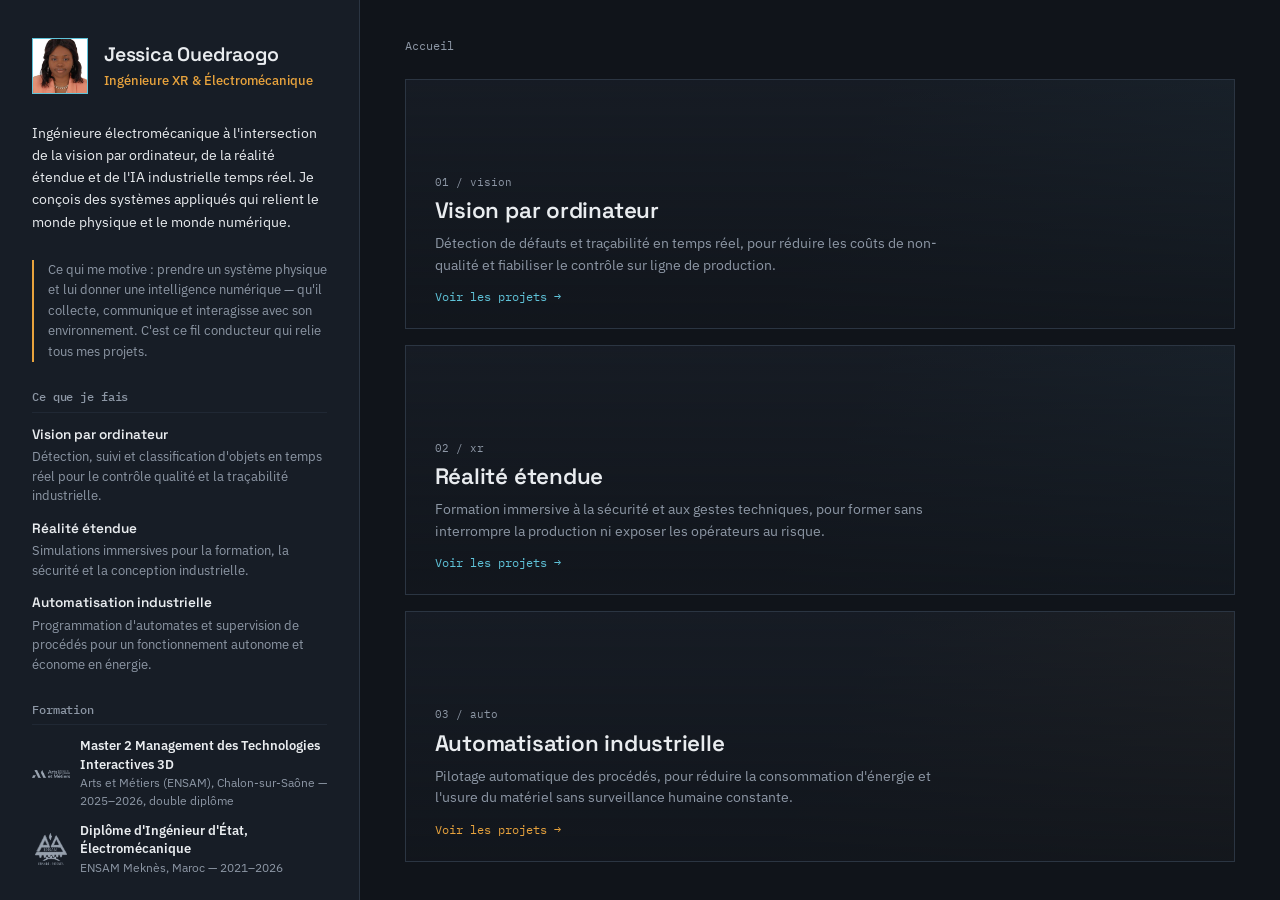
==== index.html @ 52520311 "restructuration" ====
<!DOCTYPE html>
<html lang="fr">
<head>
<meta charset="UTF-8">
<meta name="viewport" content="width=device-width, initial-scale=1.0">
<title>Jessica Ouedraogo — Ingénieure XR &amp; Électromécanique</title>
<meta name="description" content="Portfolio de Jessica Ouedraogo : vision par ordinateur, réalité étendue et automatisation industrielle.">
<link rel="preconnect" href="https://fonts.googleapis.com">
<link rel="preconnect" href="https://fonts.gstatic.com" crossorigin>
<link href="https://fonts.googleapis.com/css2?family=Space+Grotesk:wght@500;600;700&family=IBM+Plex+Sans:wght@400;500;600&family=IBM+Plex+Mono:wght@500&display=swap" rel="stylesheet">
<link rel="stylesheet" href="assets/style.css">
</head>
<body>

<div class="app">
  <aside class="sidebar">
    <div style="display:flex; gap:1rem; align-items:center;">
      <div class="avatar" id="avatar">JO</div>
      <div class="identity">
        <h1 id="identity-name"></h1>
        <div class="role" id="identity-role"></div>
      </div>
    </div>

    <p class="bio" id="identity-bio"></p>
    <p class="motivation" id="identity-motivation"></p>

    <section class="skills">
      <h2>Ce que je fais</h2>
      <ul id="skills-list"></ul>
    </section>

    <section class="formation">
      <h2>Formation</h2>
      <ul id="formation-list"></ul>
    </section>

    <section class="contact">
      <h2>Contact</h2>
      <a href="#" id="contact-github" target="_blank" rel="noopener"><span class="dot"></span>GitHub</a>
      <a href="#" id="contact-linkedin" target="_blank" rel="noopener"><span class="dot"></span>LinkedIn</a>
      <a href="#" id="contact-email"><span class="dot"></span>Email</a>
    </section>
  </aside>

  <main class="stage">
    <div class="crumbs" id="crumbs"></div>

    <div class="home-view" id="view-home"></div>

    <div class="theme-view hidden" id="view-theme">
      <h2 id="theme-title"></h2>
      <p class="tagline" id="theme-tagline"></p>
      <div class="project-list" id="project-list"></div>
    </div>

    <div class="detail-view hidden" id="view-detail">
      <div class="meta" id="detail-meta"></div>
      <h2 id="detail-title"></h2>
      <div class="d-block" id="block-description">
        <p id="detail-description"></p>
      </div>
      <div class="d-block" id="block-problem">
        <h4>Problématique</h4>
        <p id="detail-problem"></p>
      </div>
      <div class="d-block" id="block-solution">
        <h4>Solution développée</h4>
        <p id="detail-solution"></p>
      </div>
      <div class="d-block" id="block-result">
        <h4>Résultat &amp; transférabilité</h4>
        <p id="detail-result"></p>
      </div>
      <div class="tools" id="detail-tools"></div>
      <div class="media-block" id="detail-media"></div>
      <a class="detail-link hidden" id="detail-link" target="_blank" rel="noopener">Voir le code sur GitHub →</a>
    </div>
  </main>
</div>

<script src="assets/data.js"></script>
<script src="assets/app.js"></script>
</body>
</html>
---- assets/style.css ----
:root{
  color-scheme: dark;
  --bg: #10141a;
  --panel: #171d26;
  --panel-2: #1c232e;
  --line: #2b3542;
  --line-soft: #202834;
  --text: #e9ecef;
  --muted: #8d97a5;
  --amber: #e8a33d;
  --cyan: #5fc3d9;
}
*{box-sizing:border-box; margin:0; padding:0;}
html,body{height:100%;}
body{
  background:var(--bg);
  color:var(--text);
  font-family:'IBM Plex Sans', sans-serif;
  -webkit-font-smoothing:antialiased;
}
h1,h2,h3{font-family:'Space Grotesk', sans-serif; font-weight:600; letter-spacing:-0.01em;}
a{color:inherit; text-decoration:none;}
button{font-family:inherit;}

.app{display:grid; grid-template-columns: 360px 1fr; min-height:100vh;}

/* ---------- SIDEBAR ---------- */
.sidebar{
  background:var(--panel);
  border-right:1px solid var(--line);
  padding:2.4rem 2rem;
  display:flex; flex-direction:column; gap:1.7rem;
  position:sticky; top:0; height:100vh; overflow-y:auto;
}
.avatar{
  width:56px; height:56px;
  border:1.5px solid var(--cyan);
  display:flex; align-items:center; justify-content:center;
  font-family:'Space Grotesk'; font-weight:700; font-size:1.15rem;
  color:var(--cyan); position:relative; flex:none;
  overflow:hidden;
}
.avatar::after{ content:""; position:absolute; inset:-6px; border:1px dashed var(--line); pointer-events:none; }
.avatar img{ width:100%; height:100%; object-fit:cover; display:block; }
.identity h1{font-size:1.22rem; line-height:1.25; margin-bottom:0.3rem;}
.identity .role{color:var(--amber); font-size:0.8rem; font-weight:500;}
.bio{font-size:0.88rem; line-height:1.58;}
.motivation{ border-left:2px solid var(--amber); padding-left:0.85rem; font-size:0.81rem; line-height:1.58; color:var(--muted); }
.sidebar section h2{
  font-size:0.74rem; font-family:'IBM Plex Mono', monospace; font-weight:500;
  color:var(--muted); margin-bottom:0.75rem; padding-bottom:0.45rem;
  border-bottom:1px solid var(--line-soft);
}
.skills ul{list-style:none; display:flex; flex-direction:column; gap:0.8rem;}
.skills li{font-size:0.82rem; line-height:1.5;}
.skills li b{display:block; font-family:'Space Grotesk'; font-weight:600; font-size:0.85rem; margin-bottom:0.12rem;}
.skills li span{color:var(--muted);}
.formation ul{list-style:none; display:flex; flex-direction:column; gap:0.7rem;}
.formation li{font-size:0.8rem; line-height:1.42; display:flex; gap:0.6rem; align-items:center;}
.formation-logo{width:38px; height:32px; flex:none; display:flex; align-items:center; justify-content:center;}
.formation-logo img{max-width:100%; max-height:100%; width:auto; height:auto; opacity:0.95;}
.formation li b{display:block; font-weight:600; font-size:0.82rem;}
.formation li span{color:var(--muted); font-size:0.75rem;}
.contact{display:flex; flex-direction:column; gap:0.5rem;}
.contact a{font-size:0.82rem; display:flex; align-items:center; gap:0.5rem; transition:color .15s;}
.contact a:hover{color:var(--cyan);}
.contact a .dot{width:5px; height:5px; background:var(--muted); border-radius:50%; flex:none;}
.contact a:hover .dot{background:var(--cyan);}

/* ---------- STAGE ---------- */
.stage{position:relative; padding:2.4rem 2.8rem; display:flex; flex-direction:column;}

.crumbs{
  display:flex; align-items:center; gap:0.5rem;
  font-family:'IBM Plex Mono'; font-size:0.74rem; color:var(--muted);
  margin-bottom:1.6rem; flex-wrap:wrap;
}
.crumbs button{ background:none; border:none; color:var(--muted); cursor:pointer; font-family:inherit; font-size:inherit; padding:0; transition:color .15s; }
.crumbs button:hover{color:var(--cyan);}
.crumbs .current{color:var(--text);}
.crumbs .sep{color:var(--line);}

/* ---------- HOME VIEW ---------- */
.home-view{display:flex; flex-direction:column; gap:1rem; flex:1;}
.theme-panel{
  position:relative; flex:1; min-height:140px;
  background:var(--panel-2); border:1px solid var(--line);
  text-align:left; cursor:pointer; padding:1.5rem 1.8rem;
  display:flex; flex-direction:column; justify-content:flex-end;
  overflow:hidden; color:inherit;
  opacity:0; transform:translateX(14px); animation:reveal .5s ease forwards;
}
.theme-panel:nth-child(1){animation-delay:.05s;}
.theme-panel:nth-child(2){animation-delay:.14s;}
.theme-panel:nth-child(3){animation-delay:.23s;}
@keyframes reveal{ to{opacity:1; transform:translateX(0);} }

.theme-panel video{
  position:absolute; inset:0; width:100%; height:100%; object-fit:cover;
  opacity:0.28; z-index:0;
}
.theme-panel::before{
  content:""; position:absolute; inset:0; z-index:0;
  background:linear-gradient(180deg, rgba(16,20,26,0.55), rgba(16,20,26,0.9));
}
.theme-panel[data-accent="amber"]::before{
  background:linear-gradient(180deg, rgba(16,20,26,0.5), rgba(16,20,26,0.88)), linear-gradient(115deg, transparent 50%, rgba(232,163,61,0.08) 100%);
}
.theme-panel[data-accent="cyan"]::before{
  background:linear-gradient(180deg, rgba(16,20,26,0.5), rgba(16,20,26,0.88)), linear-gradient(115deg, transparent 50%, rgba(95,195,217,0.08) 100%);
}

.theme-panel::after{ content:""; position:absolute; inset:12px; border:1px solid transparent; transition:border-color .2s; pointer-events:none; z-index:1; }
.theme-panel:hover::after, .theme-panel:focus-visible::after{ border-color:var(--cyan); }
.theme-panel[data-accent="amber"]:hover::after{ border-color:var(--amber); }

.panel-index{position:relative; z-index:1; font-family:'IBM Plex Mono'; font-size:0.7rem; color:var(--muted); margin-bottom:0.45rem;}
.theme-panel h3{position:relative; z-index:1; font-size:1.4rem; margin-bottom:0.5rem;}
.theme-panel p{position:relative; z-index:1; font-size:0.87rem; line-height:1.55; color:var(--muted); max-width:520px;}
.panel-cta{position:relative; z-index:1; margin-top:0.8rem; font-family:'IBM Plex Mono'; font-size:0.73rem; color:var(--cyan);}
.theme-panel[data-accent="amber"] .panel-cta{color:var(--amber);}

/* ---------- THEME (project list) VIEW ---------- */
.theme-view{flex:1; display:flex; flex-direction:column;}
.theme-view h2{font-size:1.7rem; margin-bottom:0.5rem;}
.theme-view .tagline{color:var(--muted); font-size:0.92rem; max-width:620px; line-height:1.55; margin-bottom:2rem;}
.project-list{display:flex; flex-direction:column;}
.project-row{
  border-top:1px solid var(--line-soft);
  padding:1.25rem 0; background:none; border-left:none; border-right:none; border-bottom:none;
  display:flex; justify-content:space-between; align-items:center; gap:1.5rem;
  text-align:left; cursor:pointer; color:inherit; width:100%;
}
.project-list .project-row:last-child{border-bottom:1px solid var(--line-soft);}
.project-row:hover .proj-title{color:var(--cyan);}
.row-left{max-width:72%;}
.proj-title{font-family:'Space Grotesk'; font-weight:600; font-size:1rem; transition:color .15s;}
.proj-context{font-family:'IBM Plex Mono'; font-size:0.72rem; color:var(--muted); margin-top:0.3rem;}
.row-arrow{font-family:'IBM Plex Mono'; font-size:0.8rem; color:var(--muted); flex:none;}

/* ---------- PROJECT DETAIL VIEW ---------- */
.detail-view{flex:1; display:flex; flex-direction:column; max-width:680px;}
.detail-view .meta{font-family:'IBM Plex Mono'; font-size:0.75rem; color:var(--muted); margin-bottom:0.6rem; display:flex; align-items:center; gap:0.6rem;}
.meta-logo{height:20px; width:auto; opacity:0.9; flex:none;}
.detail-view h2{font-size:1.65rem; margin-bottom:1.6rem; line-height:1.25;}
.d-block{border-top:1px solid var(--line-soft); padding:1.2rem 0;}
.d-block:last-of-type{border-bottom:1px solid var(--line-soft);}
.d-block h4{ font-family:'IBM Plex Mono'; font-size:0.72rem; font-weight:500; color:var(--cyan); margin-bottom:0.55rem; }
.d-block p{font-size:0.92rem; line-height:1.62;}
.tools{display:flex; flex-wrap:wrap; gap:0.5rem; margin-top:1.3rem;}
.tools span{ font-family:'IBM Plex Mono'; font-size:0.7rem; color:var(--muted); border:1px solid var(--line); padding:0.25rem 0.6rem; }
.detail-link{ display:inline-block; margin-top:1rem; font-family:'IBM Plex Mono'; font-size:0.75rem; color:var(--cyan); }
.detail-link:hover{ text-decoration:underline; }

/* ---------- MEDIA BLOCK ---------- */
.media-block{margin-top:1.4rem;}
.media-block .placeholder{font-size:0.8rem; color:var(--muted); font-style:italic;}
.media-block img.media-gif, .media-block video{
  width:100%; max-width:520px; border:1px solid var(--line); display:block; background:#000;
}
.media-block .combo{ display:flex; gap:1rem; flex-wrap:wrap; }
.media-block .combo > div{ flex:1 1 240px; min-width:0; }
.media-block .combo .slides, .media-block .combo video{ max-width:100%; }
.media-block .yt-links{display:flex; flex-direction:column; gap:0.5rem;}
.media-block .yt-links a{
  font-family:'IBM Plex Mono'; font-size:0.78rem; color:var(--cyan);
  border:1px solid var(--line); padding:0.5rem 0.8rem; display:inline-block; width:fit-content;
  transition:border-color .15s;
}
.media-block .yt-links a:hover{ border-color:var(--cyan); }

.slides{position:relative; max-width:520px; border:1px solid var(--line); background:#000;}
.slides img{width:100%; display:block; aspect-ratio:16/10; object-fit:contain; background:#000;}
.slides .cap{
  font-size:0.78rem; color:var(--text); background:rgba(16,20,26,0.85);
  padding:0.5rem 0.9rem; position:absolute; bottom:0; left:0; right:0;
}
.slides .nav-btn{
  position:absolute; top:50%; transform:translateY(-50%);
  width:32px; height:32px; border:1px solid var(--line); background:rgba(16,20,26,0.8);
  color:var(--text); cursor:pointer; font-size:1rem; display:flex; align-items:center; justify-content:center;
}
.slides .nav-btn.prev{left:0.5rem;} .slides .nav-btn.next{right:0.5rem;}
.slides .count{
  position:absolute; top:0.5rem; right:0.5rem; font-family:'IBM Plex Mono'; font-size:0.68rem;
  background:rgba(16,20,26,0.8); color:var(--muted); padding:0.15rem 0.5rem;
}

.hidden{display:none !important;}

/* ---------- RESPONSIVE ---------- */
@media (max-width:760px) and (orientation:portrait){
  .app{grid-template-columns:1fr;}
  .sidebar{position:relative; height:auto; border-right:none; border-bottom:1px solid var(--line);}
  .theme-panel{min-height:120px;}
  .row-left{max-width:100%;}
  .project-row{flex-direction:column; align-items:flex-start; gap:0.4rem;}
}

@media (prefers-reduced-motion: reduce){
  .theme-panel video{ display:none; }
}
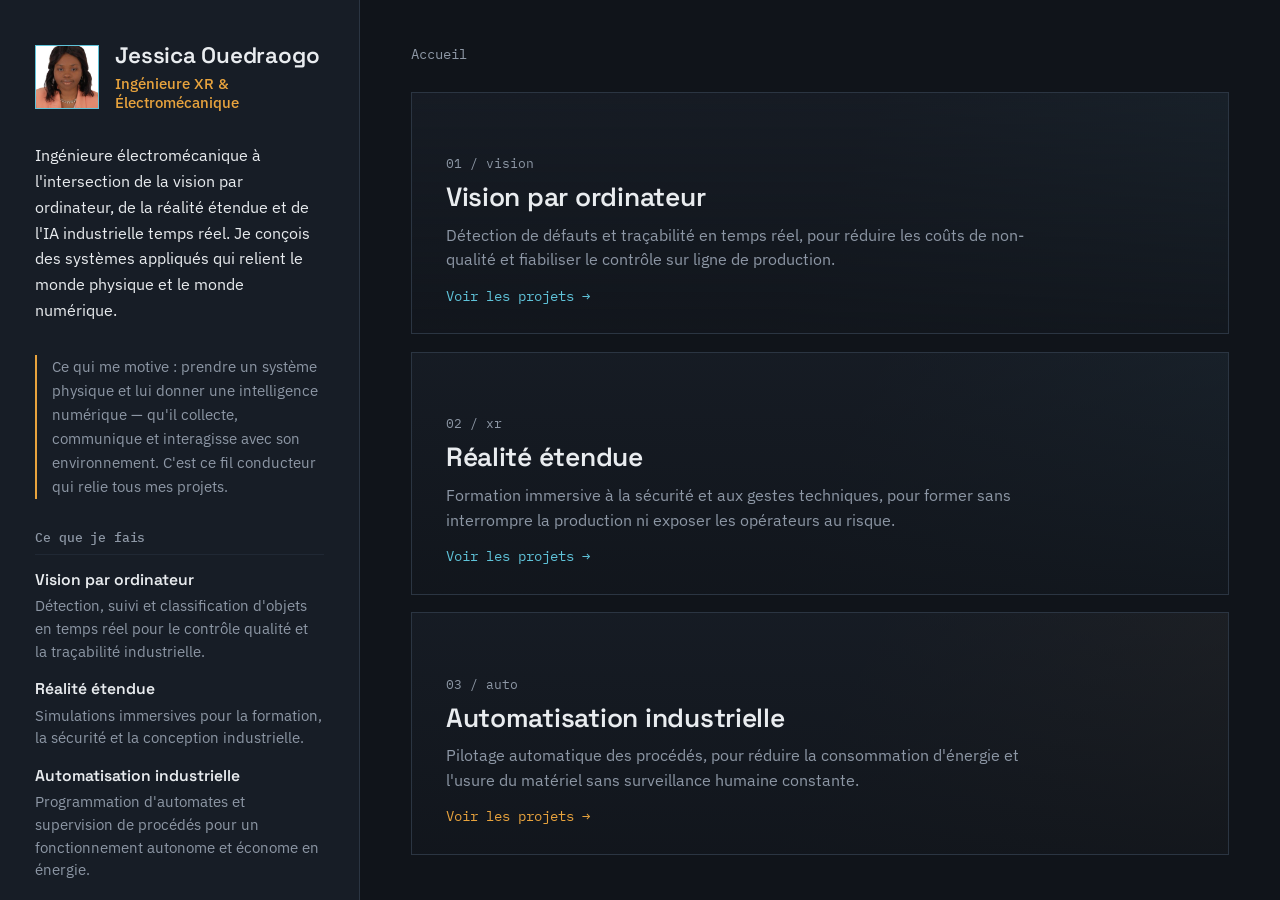
==== commit f9c8bec0: "restructuration2" ====
--- a/index.html
+++ b/index.html
@@ -79,6 +79,11 @@
   </main>
 </div>
 
+<div class="lightbox" id="lightbox" onclick="closeLightbox(event)">
+  <button class="lightbox-close" onclick="closeLightbox(event)">✕ Fermer</button>
+  <div class="lightbox-inner" id="lightbox-inner"></div>
+</div>
+
 <script src="assets/data.js"></script>
 <script src="assets/app.js"></script>
 </body>
--- a/assets/style.css
+++ b/assets/style.css
@@ -16,64 +16,65 @@
   background:var(--bg);
   color:var(--text);
   font-family:'IBM Plex Sans', sans-serif;
+  font-size:17px;
   -webkit-font-smoothing:antialiased;
 }
 h1,h2,h3{font-family:'Space Grotesk', sans-serif; font-weight:600; letter-spacing:-0.01em;}
 a{color:inherit; text-decoration:none;}
 button{font-family:inherit;}
 
-.app{display:grid; grid-template-columns: 360px 1fr; min-height:100vh;}
+.app{display:grid; grid-template-columns: 400px 1fr; min-height:100vh;}
 
 /* ---------- SIDEBAR ---------- */
 .sidebar{
   background:var(--panel);
   border-right:1px solid var(--line);
-  padding:2.4rem 2rem;
-  display:flex; flex-direction:column; gap:1.7rem;
+  padding:2.6rem 2.2rem;
+  display:flex; flex-direction:column; gap:1.9rem;
   position:sticky; top:0; height:100vh; overflow-y:auto;
 }
 .avatar{
-  width:56px; height:56px;
+  width:64px; height:64px;
   border:1.5px solid var(--cyan);
   display:flex; align-items:center; justify-content:center;
-  font-family:'Space Grotesk'; font-weight:700; font-size:1.15rem;
+  font-family:'Space Grotesk'; font-weight:700; font-size:1.25rem;
   color:var(--cyan); position:relative; flex:none;
   overflow:hidden;
 }
 .avatar::after{ content:""; position:absolute; inset:-6px; border:1px dashed var(--line); pointer-events:none; }
 .avatar img{ width:100%; height:100%; object-fit:cover; display:block; }
-.identity h1{font-size:1.22rem; line-height:1.25; margin-bottom:0.3rem;}
-.identity .role{color:var(--amber); font-size:0.8rem; font-weight:500;}
-.bio{font-size:0.88rem; line-height:1.58;}
-.motivation{ border-left:2px solid var(--amber); padding-left:0.85rem; font-size:0.81rem; line-height:1.58; color:var(--muted); }
+.identity h1{font-size:1.4rem; line-height:1.25; margin-bottom:0.3rem;}
+.identity .role{color:var(--amber); font-size:0.92rem; font-weight:500;}
+.bio{font-size:1rem; line-height:1.62;}
+.motivation{ border-left:2px solid var(--amber); padding-left:0.95rem; font-size:0.93rem; line-height:1.62; color:var(--muted); }
 .sidebar section h2{
-  font-size:0.74rem; font-family:'IBM Plex Mono', monospace; font-weight:500;
-  color:var(--muted); margin-bottom:0.75rem; padding-bottom:0.45rem;
+  font-size:0.82rem; font-family:'IBM Plex Mono', monospace; font-weight:500;
+  color:var(--muted); margin-bottom:0.85rem; padding-bottom:0.5rem;
   border-bottom:1px solid var(--line-soft);
 }
-.skills ul{list-style:none; display:flex; flex-direction:column; gap:0.8rem;}
-.skills li{font-size:0.82rem; line-height:1.5;}
-.skills li b{display:block; font-family:'Space Grotesk'; font-weight:600; font-size:0.85rem; margin-bottom:0.12rem;}
+.skills ul{list-style:none; display:flex; flex-direction:column; gap:0.9rem;}
+.skills li{font-size:0.94rem; line-height:1.52;}
+.skills li b{display:block; font-family:'Space Grotesk'; font-weight:600; font-size:0.98rem; margin-bottom:0.15rem;}
 .skills li span{color:var(--muted);}
-.formation ul{list-style:none; display:flex; flex-direction:column; gap:0.7rem;}
-.formation li{font-size:0.8rem; line-height:1.42; display:flex; gap:0.6rem; align-items:center;}
-.formation-logo{width:38px; height:32px; flex:none; display:flex; align-items:center; justify-content:center;}
+.formation ul{list-style:none; display:flex; flex-direction:column; gap:0.8rem;}
+.formation li{font-size:0.92rem; line-height:1.42; display:flex; gap:0.7rem; align-items:center;}
+.formation-logo{width:42px; height:36px; flex:none; display:flex; align-items:center; justify-content:center;}
 .formation-logo img{max-width:100%; max-height:100%; width:auto; height:auto; opacity:0.95;}
-.formation li b{display:block; font-weight:600; font-size:0.82rem;}
-.formation li span{color:var(--muted); font-size:0.75rem;}
-.contact{display:flex; flex-direction:column; gap:0.5rem;}
-.contact a{font-size:0.82rem; display:flex; align-items:center; gap:0.5rem; transition:color .15s;}
+.formation li b{display:block; font-weight:600; font-size:0.94rem;}
+.formation li span{color:var(--muted); font-size:0.85rem;}
+.contact{display:flex; flex-direction:column; gap:0.55rem;}
+.contact a{font-size:0.94rem; display:flex; align-items:center; gap:0.5rem; transition:color .15s;}
 .contact a:hover{color:var(--cyan);}
 .contact a .dot{width:5px; height:5px; background:var(--muted); border-radius:50%; flex:none;}
 .contact a:hover .dot{background:var(--cyan);}
 
 /* ---------- STAGE ---------- */
-.stage{position:relative; padding:2.4rem 2.8rem; display:flex; flex-direction:column;}
+.stage{position:relative; padding:2.8rem 3.2rem; display:flex; flex-direction:column;}
 
 .crumbs{
   display:flex; align-items:center; gap:0.5rem;
-  font-family:'IBM Plex Mono'; font-size:0.74rem; color:var(--muted);
-  margin-bottom:1.6rem; flex-wrap:wrap;
+  font-family:'IBM Plex Mono'; font-size:0.85rem; color:var(--muted);
+  margin-bottom:1.8rem; flex-wrap:wrap;
 }
 .crumbs button{ background:none; border:none; color:var(--muted); cursor:pointer; font-family:inherit; font-size:inherit; padding:0; transition:color .15s; }
 .crumbs button:hover{color:var(--cyan);}
@@ -81,11 +82,11 @@
 .crumbs .sep{color:var(--line);}
 
 /* ---------- HOME VIEW ---------- */
-.home-view{display:flex; flex-direction:column; gap:1rem; flex:1;}
+.home-view{display:flex; flex-direction:column; gap:1.1rem; flex:1;}
 .theme-panel{
-  position:relative; flex:1; min-height:140px;
+  position:relative; flex:1; min-height:160px;
   background:var(--panel-2); border:1px solid var(--line);
-  text-align:left; cursor:pointer; padding:1.5rem 1.8rem;
+  text-align:left; cursor:pointer; padding:1.8rem 2.1rem;
   display:flex; flex-direction:column; justify-content:flex-end;
   overflow:hidden; color:inherit;
   opacity:0; transform:translateX(14px); animation:reveal .5s ease forwards;
@@ -114,87 +115,117 @@
 .theme-panel:hover::after, .theme-panel:focus-visible::after{ border-color:var(--cyan); }
 .theme-panel[data-accent="amber"]:hover::after{ border-color:var(--amber); }
 
-.panel-index{position:relative; z-index:1; font-family:'IBM Plex Mono'; font-size:0.7rem; color:var(--muted); margin-bottom:0.45rem;}
-.theme-panel h3{position:relative; z-index:1; font-size:1.4rem; margin-bottom:0.5rem;}
-.theme-panel p{position:relative; z-index:1; font-size:0.87rem; line-height:1.55; color:var(--muted); max-width:520px;}
-.panel-cta{position:relative; z-index:1; margin-top:0.8rem; font-family:'IBM Plex Mono'; font-size:0.73rem; color:var(--cyan);}
+.panel-index{position:relative; z-index:1; font-family:'IBM Plex Mono'; font-size:0.8rem; color:var(--muted); margin-bottom:0.5rem;}
+.theme-panel h3{position:relative; z-index:1; font-size:1.65rem; margin-bottom:0.55rem;}
+.theme-panel p{position:relative; z-index:1; font-size:1rem; line-height:1.55; color:var(--muted); max-width:600px;}
+.panel-cta{position:relative; z-index:1; margin-top:0.9rem; font-family:'IBM Plex Mono'; font-size:0.85rem; color:var(--cyan);}
 .theme-panel[data-accent="amber"] .panel-cta{color:var(--amber);}
 
 /* ---------- THEME (project list) VIEW ---------- */
-.theme-view{flex:1; display:flex; flex-direction:column;}
-.theme-view h2{font-size:1.7rem; margin-bottom:0.5rem;}
-.theme-view .tagline{color:var(--muted); font-size:0.92rem; max-width:620px; line-height:1.55; margin-bottom:2rem;}
+.theme-view{flex:1; display:flex; flex-direction:column; max-width:900px;}
+.theme-view h2{font-size:2rem; margin-bottom:0.6rem;}
+.theme-view .tagline{color:var(--muted); font-size:1.05rem; max-width:700px; line-height:1.55; margin-bottom:2.2rem;}
 .project-list{display:flex; flex-direction:column;}
 .project-row{
   border-top:1px solid var(--line-soft);
-  padding:1.25rem 0; background:none; border-left:none; border-right:none; border-bottom:none;
+  padding:1.4rem 0; background:none; border-left:none; border-right:none; border-bottom:none;
   display:flex; justify-content:space-between; align-items:center; gap:1.5rem;
   text-align:left; cursor:pointer; color:inherit; width:100%;
 }
 .project-list .project-row:last-child{border-bottom:1px solid var(--line-soft);}
 .project-row:hover .proj-title{color:var(--cyan);}
-.row-left{max-width:72%;}
-.proj-title{font-family:'Space Grotesk'; font-weight:600; font-size:1rem; transition:color .15s;}
-.proj-context{font-family:'IBM Plex Mono'; font-size:0.72rem; color:var(--muted); margin-top:0.3rem;}
-.row-arrow{font-family:'IBM Plex Mono'; font-size:0.8rem; color:var(--muted); flex:none;}
+.row-left{max-width:78%;}
+.proj-title{font-family:'Space Grotesk'; font-weight:600; font-size:1.15rem; transition:color .15s;}
+.proj-context{font-family:'IBM Plex Mono'; font-size:0.83rem; color:var(--muted); margin-top:0.35rem;}
+.row-arrow{font-family:'IBM Plex Mono'; font-size:0.9rem; color:var(--muted); flex:none;}
 
 /* ---------- PROJECT DETAIL VIEW ---------- */
-.detail-view{flex:1; display:flex; flex-direction:column; max-width:680px;}
-.detail-view .meta{font-family:'IBM Plex Mono'; font-size:0.75rem; color:var(--muted); margin-bottom:0.6rem; display:flex; align-items:center; gap:0.6rem;}
-.meta-logo{height:20px; width:auto; opacity:0.9; flex:none;}
-.detail-view h2{font-size:1.65rem; margin-bottom:1.6rem; line-height:1.25;}
-.d-block{border-top:1px solid var(--line-soft); padding:1.2rem 0;}
+.detail-view{flex:1; display:flex; flex-direction:column; max-width:900px;}
+.detail-view .meta{font-family:'IBM Plex Mono'; font-size:0.85rem; color:var(--muted); margin-bottom:0.7rem; display:flex; align-items:center; gap:0.6rem;}
+.meta-logo{height:22px; width:auto; opacity:0.9; flex:none;}
+.detail-view h2{font-size:1.95rem; margin-bottom:1.7rem; line-height:1.25;}
+.d-block{border-top:1px solid var(--line-soft); padding:1.35rem 0;}
 .d-block:last-of-type{border-bottom:1px solid var(--line-soft);}
-.d-block h4{ font-family:'IBM Plex Mono'; font-size:0.72rem; font-weight:500; color:var(--cyan); margin-bottom:0.55rem; }
-.d-block p{font-size:0.92rem; line-height:1.62;}
-.tools{display:flex; flex-wrap:wrap; gap:0.5rem; margin-top:1.3rem;}
-.tools span{ font-family:'IBM Plex Mono'; font-size:0.7rem; color:var(--muted); border:1px solid var(--line); padding:0.25rem 0.6rem; }
-.detail-link{ display:inline-block; margin-top:1rem; font-family:'IBM Plex Mono'; font-size:0.75rem; color:var(--cyan); }
+.d-block h4{ font-family:'IBM Plex Mono'; font-size:0.82rem; font-weight:500; color:var(--cyan); margin-bottom:0.6rem; }
+.d-block p{font-size:1.03rem; line-height:1.65; max-width:760px;}
+.tools{display:flex; flex-wrap:wrap; gap:0.55rem; margin-top:1.4rem;}
+.tools span{ font-family:'IBM Plex Mono'; font-size:0.8rem; color:var(--muted); border:1px solid var(--line); padding:0.3rem 0.7rem; }
+.detail-link{ display:inline-block; margin-top:1.1rem; font-family:'IBM Plex Mono'; font-size:0.85rem; color:var(--cyan); }
 .detail-link:hover{ text-decoration:underline; }
 
 /* ---------- MEDIA BLOCK ---------- */
-.media-block{margin-top:1.4rem;}
-.media-block .placeholder{font-size:0.8rem; color:var(--muted); font-style:italic;}
+.media-block{margin-top:1.5rem;}
+.media-block .placeholder{font-size:0.9rem; color:var(--muted); font-style:italic;}
 .media-block img.media-gif, .media-block video{
-  width:100%; max-width:520px; border:1px solid var(--line); display:block; background:#000;
-}
-.media-block .combo{ display:flex; gap:1rem; flex-wrap:wrap; }
-.media-block .combo > div{ flex:1 1 240px; min-width:0; }
+  width:100%; max-width:760px; border:1px solid var(--line); display:block; background:#000;
+  cursor:zoom-in;
+}
+.media-block .combo{ display:flex; gap:1.2rem; flex-wrap:wrap; }
+.media-block .combo > div{ flex:1 1 320px; min-width:0; }
 .media-block .combo .slides, .media-block .combo video{ max-width:100%; }
-.media-block .yt-links{display:flex; flex-direction:column; gap:0.5rem;}
+.media-block .yt-links{display:flex; flex-direction:column; gap:0.55rem;}
 .media-block .yt-links a{
-  font-family:'IBM Plex Mono'; font-size:0.78rem; color:var(--cyan);
-  border:1px solid var(--line); padding:0.5rem 0.8rem; display:inline-block; width:fit-content;
+  font-family:'IBM Plex Mono'; font-size:0.88rem; color:var(--cyan);
+  border:1px solid var(--line); padding:0.55rem 0.9rem; display:inline-block; width:fit-content;
   transition:border-color .15s;
 }
 .media-block .yt-links a:hover{ border-color:var(--cyan); }
 
-.slides{position:relative; max-width:520px; border:1px solid var(--line); background:#000;}
-.slides img{width:100%; display:block; aspect-ratio:16/10; object-fit:contain; background:#000;}
+.media-wrap{position:relative; max-width:760px;}
+.expand-btn{
+  position:absolute; top:0.6rem; right:0.6rem; z-index:2;
+  font-family:'IBM Plex Mono'; font-size:0.75rem; color:var(--text);
+  background:rgba(16,20,26,0.75); border:1px solid var(--line);
+  padding:0.35rem 0.65rem; cursor:pointer; transition:border-color .15s;
+}
+.expand-btn:hover{ border-color:var(--cyan); }
+
+.slides{position:relative; max-width:760px; border:1px solid var(--line); background:#000;}
+.slides img{width:100%; display:block; aspect-ratio:16/10; object-fit:contain; background:#000; cursor:zoom-in;}
 .slides .cap{
-  font-size:0.78rem; color:var(--text); background:rgba(16,20,26,0.85);
-  padding:0.5rem 0.9rem; position:absolute; bottom:0; left:0; right:0;
+  font-size:0.85rem; color:var(--text); background:rgba(16,20,26,0.85);
+  padding:0.55rem 1rem; position:absolute; bottom:0; left:0; right:0;
 }
 .slides .nav-btn{
   position:absolute; top:50%; transform:translateY(-50%);
-  width:32px; height:32px; border:1px solid var(--line); background:rgba(16,20,26,0.8);
-  color:var(--text); cursor:pointer; font-size:1rem; display:flex; align-items:center; justify-content:center;
-}
-.slides .nav-btn.prev{left:0.5rem;} .slides .nav-btn.next{right:0.5rem;}
+  width:36px; height:36px; border:1px solid var(--line); background:rgba(16,20,26,0.8);
+  color:var(--text); cursor:pointer; font-size:1.1rem; display:flex; align-items:center; justify-content:center;
+}
+.slides .nav-btn.prev{left:0.6rem;} .slides .nav-btn.next{right:0.6rem;}
 .slides .count{
-  position:absolute; top:0.5rem; right:0.5rem; font-family:'IBM Plex Mono'; font-size:0.68rem;
-  background:rgba(16,20,26,0.8); color:var(--muted); padding:0.15rem 0.5rem;
-}
+  position:absolute; top:0.6rem; right:0.6rem; font-family:'IBM Plex Mono'; font-size:0.75rem;
+  background:rgba(16,20,26,0.8); color:var(--muted); padding:0.2rem 0.55rem;
+}
+
+/* ---------- LIGHTBOX ---------- */
+.lightbox{
+  display:none; position:fixed; inset:0; background:rgba(8,10,13,0.94);
+  z-index:1000; align-items:center; justify-content:center; padding:3rem;
+}
+.lightbox.open{display:flex;}
+.lightbox-inner{max-width:94vw; max-height:88vh;}
+.lightbox-inner img, .lightbox-inner video{
+  max-width:94vw; max-height:88vh; display:block; margin:0 auto; border:1px solid var(--line);
+}
+.lightbox-close{
+  position:absolute; top:1.4rem; right:1.6rem; font-family:'IBM Plex Mono'; font-size:0.9rem;
+  color:var(--text); background:none; border:1px solid var(--line); padding:0.5rem 0.9rem; cursor:pointer;
+}
+.lightbox-close:hover{border-color:var(--cyan);}
 
 .hidden{display:none !important;}
 
 /* ---------- RESPONSIVE ---------- */
+@media (max-width:1400px){
+  .app{grid-template-columns: 360px 1fr;}
+}
 @media (max-width:760px) and (orientation:portrait){
   .app{grid-template-columns:1fr;}
   .sidebar{position:relative; height:auto; border-right:none; border-bottom:1px solid var(--line);}
   .theme-panel{min-height:120px;}
   .row-left{max-width:100%;}
   .project-row{flex-direction:column; align-items:flex-start; gap:0.4rem;}
+  .stage{padding:2rem 1.4rem;}
 }
 
 @media (prefers-reduced-motion: reduce){
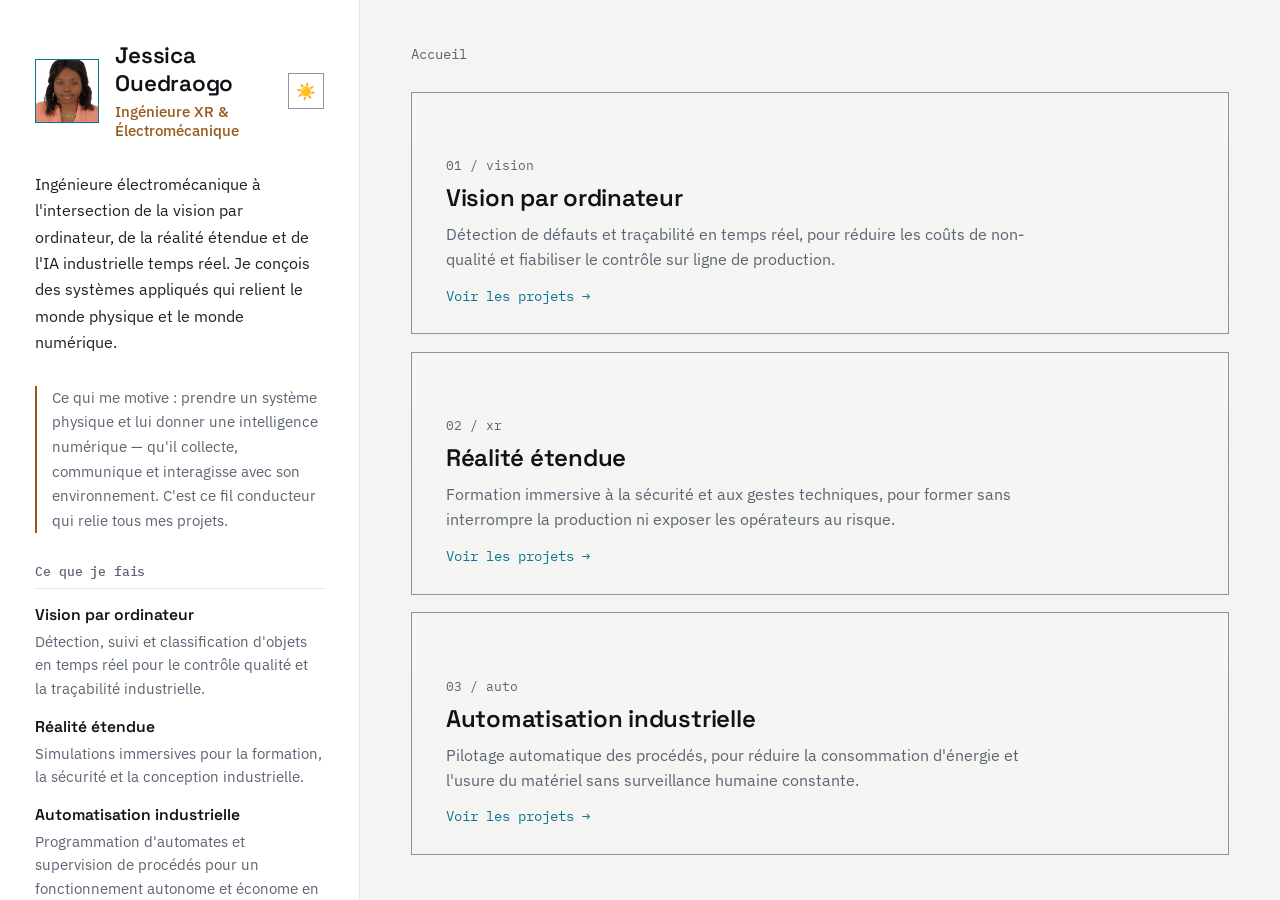
==== commit dc030a3b: "restructuration3" ====
--- a/index.html
+++ b/index.html
@@ -9,17 +9,27 @@
 <link rel="preconnect" href="https://fonts.gstatic.com" crossorigin>
 <link href="https://fonts.googleapis.com/css2?family=Space+Grotesk:wght@500;600;700&family=IBM+Plex+Sans:wght@400;500;600&family=IBM+Plex+Mono:wght@500&display=swap" rel="stylesheet">
 <link rel="stylesheet" href="assets/style.css">
+<script>
+  (function(){
+    var stored = localStorage.getItem('theme');
+    var prefersLight = window.matchMedia && window.matchMedia('(prefers-color-scheme: light)').matches;
+    document.documentElement.setAttribute('data-theme', stored || (prefersLight ? 'light' : 'dark'));
+  })();
+</script>
 </head>
 <body>
 
 <div class="app">
   <aside class="sidebar">
-    <div style="display:flex; gap:1rem; align-items:center;">
-      <div class="avatar" id="avatar">JO</div>
-      <div class="identity">
-        <h1 id="identity-name"></h1>
-        <div class="role" id="identity-role"></div>
+    <div class="top-row">
+      <div class="identity-row">
+        <div class="avatar" id="avatar">JO</div>
+        <div class="identity">
+          <h1 id="identity-name"></h1>
+          <div class="role" id="identity-role"></div>
+        </div>
       </div>
+      <button class="theme-toggle" id="theme-toggle" aria-label="Changer de thème clair/sombre" title="Changer de thème">🌙</button>
     </div>
 
     <p class="bio" id="identity-bio"></p>
--- a/assets/style.css
+++ b/assets/style.css
@@ -3,12 +3,26 @@
   --bg: #10141a;
   --panel: #171d26;
   --panel-2: #1c232e;
-  --line: #2b3542;
-  --line-soft: #202834;
-  --text: #e9ecef;
+  --line-soft: #1c232c;
+  --line-ui: #647080;
+  --text: #d7dbe1;
+  --text-bright: #eef0f2;
   --muted: #8d97a5;
   --amber: #e8a33d;
   --cyan: #5fc3d9;
+}
+:root[data-theme="light"]{
+  color-scheme: light;
+  --bg: #f4f5f3;
+  --panel: #ffffff;
+  --panel-2: #f7f7f6;
+  --line-soft: #e4e6e8;
+  --line-ui: #8b95a1;
+  --text: #1c2128;
+  --text-bright: #0f1216;
+  --muted: #5b6472;
+  --amber: #96591a;
+  --cyan: #0d7590;
 }
 *{box-sizing:border-box; margin:0; padding:0;}
 html,body{height:100%;}
@@ -16,23 +30,30 @@
   background:var(--bg);
   color:var(--text);
   font-family:'IBM Plex Sans', sans-serif;
-  font-size:17px;
+  font-size:16px;
   -webkit-font-smoothing:antialiased;
 }
 h1,h2,h3{font-family:'Space Grotesk', sans-serif; font-weight:600; letter-spacing:-0.01em;}
 a{color:inherit; text-decoration:none;}
 button{font-family:inherit;}
 
+/* Visible keyboard focus everywhere — essential for accessibility */
+button:focus-visible, a:focus-visible{
+  outline:2px solid var(--cyan); outline-offset:2px; border-radius:1px;
+}
+
 .app{display:grid; grid-template-columns: 400px 1fr; min-height:100vh;}
 
 /* ---------- SIDEBAR ---------- */
 .sidebar{
   background:var(--panel);
-  border-right:1px solid var(--line);
+  border-right:1px solid var(--line-soft);
   padding:2.6rem 2.2rem;
   display:flex; flex-direction:column; gap:1.9rem;
   position:sticky; top:0; height:100vh; overflow-y:auto;
 }
+.top-row{display:flex; gap:1rem; align-items:center; justify-content:space-between;}
+.identity-row{display:flex; gap:1rem; align-items:center;}
 .avatar{
   width:64px; height:64px;
   border:1.5px solid var(--cyan);
@@ -41,32 +62,36 @@
   color:var(--cyan); position:relative; flex:none;
   overflow:hidden;
 }
-.avatar::after{ content:""; position:absolute; inset:-6px; border:1px dashed var(--line); pointer-events:none; }
 .avatar img{ width:100%; height:100%; object-fit:cover; display:block; }
-.identity h1{font-size:1.4rem; line-height:1.25; margin-bottom:0.3rem;}
+.theme-toggle{
+  flex:none; width:36px; height:36px; border:1px solid var(--line-ui);
+  background:none; color:var(--text); cursor:pointer; font-size:1rem;
+  display:flex; align-items:center; justify-content:center; transition:border-color .15s;
+}
+.theme-toggle:hover{ border-color:var(--cyan); }
+.identity h1{font-size:1.4rem; line-height:1.25; margin-bottom:0.3rem; color:var(--text-bright);}
 .identity .role{color:var(--amber); font-size:0.92rem; font-weight:500;}
-.bio{font-size:1rem; line-height:1.62;}
-.motivation{ border-left:2px solid var(--amber); padding-left:0.95rem; font-size:0.93rem; line-height:1.62; color:var(--muted); }
+.bio{font-size:1rem; line-height:1.65;}
+.motivation{ border-left:2px solid var(--amber); padding-left:0.95rem; font-size:0.93rem; line-height:1.65; color:var(--muted); }
 .sidebar section h2{
   font-size:0.82rem; font-family:'IBM Plex Mono', monospace; font-weight:500;
   color:var(--muted); margin-bottom:0.85rem; padding-bottom:0.5rem;
   border-bottom:1px solid var(--line-soft);
 }
 .skills ul{list-style:none; display:flex; flex-direction:column; gap:0.9rem;}
-.skills li{font-size:0.94rem; line-height:1.52;}
-.skills li b{display:block; font-family:'Space Grotesk'; font-weight:600; font-size:0.98rem; margin-bottom:0.15rem;}
+.skills li{font-size:0.95rem; line-height:1.55;}
+.skills li b{display:block; font-family:'Space Grotesk'; font-weight:600; font-size:0.98rem; margin-bottom:0.15rem; color:var(--text-bright);}
 .skills li span{color:var(--muted);}
 .formation ul{list-style:none; display:flex; flex-direction:column; gap:0.8rem;}
-.formation li{font-size:0.92rem; line-height:1.42; display:flex; gap:0.7rem; align-items:center;}
+.formation li{font-size:0.92rem; line-height:1.45; display:flex; gap:0.7rem; align-items:center;}
 .formation-logo{width:42px; height:36px; flex:none; display:flex; align-items:center; justify-content:center;}
 .formation-logo img{max-width:100%; max-height:100%; width:auto; height:auto; opacity:0.95;}
-.formation li b{display:block; font-weight:600; font-size:0.94rem;}
+.formation li b{display:block; font-weight:600; font-size:0.94rem; color:var(--text-bright);}
 .formation li span{color:var(--muted); font-size:0.85rem;}
 .contact{display:flex; flex-direction:column; gap:0.55rem;}
-.contact a{font-size:0.94rem; display:flex; align-items:center; gap:0.5rem; transition:color .15s;}
-.contact a:hover{color:var(--cyan);}
+.contact a{font-size:0.95rem; display:flex; align-items:center; gap:0.5rem; transition:color .15s;}
+.contact a:hover, .contact a:focus-visible{color:var(--cyan); text-decoration:underline;}
 .contact a .dot{width:5px; height:5px; background:var(--muted); border-radius:50%; flex:none;}
-.contact a:hover .dot{background:var(--cyan);}
 
 /* ---------- STAGE ---------- */
 .stage{position:relative; padding:2.8rem 3.2rem; display:flex; flex-direction:column;}
@@ -76,20 +101,21 @@
   font-family:'IBM Plex Mono'; font-size:0.85rem; color:var(--muted);
   margin-bottom:1.8rem; flex-wrap:wrap;
 }
-.crumbs button{ background:none; border:none; color:var(--muted); cursor:pointer; font-family:inherit; font-size:inherit; padding:0; transition:color .15s; }
-.crumbs button:hover{color:var(--cyan);}
-.crumbs .current{color:var(--text);}
-.crumbs .sep{color:var(--line);}
+.crumbs button{ background:none; border:none; color:var(--muted); cursor:pointer; font-family:inherit; font-size:inherit; padding:0; transition:color .15s; text-decoration:underline; text-decoration-color:transparent; }
+.crumbs button:hover{color:var(--cyan); text-decoration-color:var(--cyan);}
+.crumbs .current{color:var(--text-bright);}
+.crumbs .sep{color:var(--muted);}
 
 /* ---------- HOME VIEW ---------- */
 .home-view{display:flex; flex-direction:column; gap:1.1rem; flex:1;}
 .theme-panel{
-  position:relative; flex:1; min-height:160px;
-  background:var(--panel-2); border:1px solid var(--line);
+  position:relative; flex:1; min-height:148px;
+  background:var(--panel-2); border:1px solid var(--line-ui);
   text-align:left; cursor:pointer; padding:1.8rem 2.1rem;
   display:flex; flex-direction:column; justify-content:flex-end;
   overflow:hidden; color:inherit;
   opacity:0; transform:translateX(14px); animation:reveal .5s ease forwards;
+  transition:border-color .15s, background .15s;
 }
 .theme-panel:nth-child(1){animation-delay:.05s;}
 .theme-panel:nth-child(2){animation-delay:.14s;}
@@ -104,60 +130,55 @@
   content:""; position:absolute; inset:0; z-index:0;
   background:linear-gradient(180deg, rgba(16,20,26,0.55), rgba(16,20,26,0.9));
 }
-.theme-panel[data-accent="amber"]::before{
-  background:linear-gradient(180deg, rgba(16,20,26,0.5), rgba(16,20,26,0.88)), linear-gradient(115deg, transparent 50%, rgba(232,163,61,0.08) 100%);
-}
-.theme-panel[data-accent="cyan"]::before{
-  background:linear-gradient(180deg, rgba(16,20,26,0.5), rgba(16,20,26,0.88)), linear-gradient(115deg, transparent 50%, rgba(95,195,217,0.08) 100%);
-}
-
-.theme-panel::after{ content:""; position:absolute; inset:12px; border:1px solid transparent; transition:border-color .2s; pointer-events:none; z-index:1; }
-.theme-panel:hover::after, .theme-panel:focus-visible::after{ border-color:var(--cyan); }
-.theme-panel[data-accent="amber"]:hover::after{ border-color:var(--amber); }
-
-.panel-index{position:relative; z-index:1; font-family:'IBM Plex Mono'; font-size:0.8rem; color:var(--muted); margin-bottom:0.5rem;}
-.theme-panel h3{position:relative; z-index:1; font-size:1.65rem; margin-bottom:0.55rem;}
-.theme-panel p{position:relative; z-index:1; font-size:1rem; line-height:1.55; color:var(--muted); max-width:600px;}
-.panel-cta{position:relative; z-index:1; margin-top:0.9rem; font-family:'IBM Plex Mono'; font-size:0.85rem; color:var(--cyan);}
-.theme-panel[data-accent="amber"] .panel-cta{color:var(--amber);}
+:root[data-theme="light"] .theme-panel::before{
+  background:linear-gradient(180deg, rgba(244,245,243,0.55), rgba(244,245,243,0.92));
+}
+.theme-panel:hover, .theme-panel:focus-visible{ border-color:var(--cyan); }
+
+.panel-index{position:relative; z-index:1; font-family:'IBM Plex Mono'; font-size:0.82rem; color:var(--muted); margin-bottom:0.5rem;}
+.theme-panel h3{position:relative; z-index:1; font-size:1.5rem; margin-bottom:0.55rem; color:var(--text-bright);}
+.theme-panel p{position:relative; z-index:1; font-size:1rem; line-height:1.58; color:var(--muted); max-width:600px;}
+.panel-cta{position:relative; z-index:1; margin-top:0.9rem; font-family:'IBM Plex Mono'; font-size:0.87rem; color:var(--cyan);}
 
 /* ---------- THEME (project list) VIEW ---------- */
 .theme-view{flex:1; display:flex; flex-direction:column; max-width:900px;}
-.theme-view h2{font-size:2rem; margin-bottom:0.6rem;}
-.theme-view .tagline{color:var(--muted); font-size:1.05rem; max-width:700px; line-height:1.55; margin-bottom:2.2rem;}
+.theme-view h2{font-size:1.85rem; margin-bottom:0.6rem; color:var(--text-bright);}
+.theme-view .tagline{color:var(--muted); font-size:1.05rem; max-width:700px; line-height:1.58; margin-bottom:2.2rem;}
 .project-list{display:flex; flex-direction:column;}
 .project-row{
   border-top:1px solid var(--line-soft);
-  padding:1.4rem 0; background:none; border-left:none; border-right:none; border-bottom:none;
+  padding:1.4rem 0.6rem; background:none; border-left:none; border-right:none; border-bottom:none;
   display:flex; justify-content:space-between; align-items:center; gap:1.5rem;
   text-align:left; cursor:pointer; color:inherit; width:100%;
+  transition:background .15s;
 }
 .project-list .project-row:last-child{border-bottom:1px solid var(--line-soft);}
-.project-row:hover .proj-title{color:var(--cyan);}
+.project-row:hover, .project-row:focus-visible{ background:var(--panel-2); }
+.project-row:hover .proj-title, .project-row:focus-visible .proj-title{color:var(--cyan);}
 .row-left{max-width:78%;}
-.proj-title{font-family:'Space Grotesk'; font-weight:600; font-size:1.15rem; transition:color .15s;}
-.proj-context{font-family:'IBM Plex Mono'; font-size:0.83rem; color:var(--muted); margin-top:0.35rem;}
+.proj-title{font-family:'Space Grotesk'; font-weight:600; font-size:1.1rem; transition:color .15s; color:var(--text-bright);}
+.proj-context{font-family:'IBM Plex Mono'; font-size:0.85rem; color:var(--muted); margin-top:0.35rem;}
 .row-arrow{font-family:'IBM Plex Mono'; font-size:0.9rem; color:var(--muted); flex:none;}
 
 /* ---------- PROJECT DETAIL VIEW ---------- */
 .detail-view{flex:1; display:flex; flex-direction:column; max-width:900px;}
 .detail-view .meta{font-family:'IBM Plex Mono'; font-size:0.85rem; color:var(--muted); margin-bottom:0.7rem; display:flex; align-items:center; gap:0.6rem;}
 .meta-logo{height:22px; width:auto; opacity:0.9; flex:none;}
-.detail-view h2{font-size:1.95rem; margin-bottom:1.7rem; line-height:1.25;}
+.detail-view h2{font-size:1.8rem; margin-bottom:1.7rem; line-height:1.3; color:var(--text-bright);}
 .d-block{border-top:1px solid var(--line-soft); padding:1.35rem 0;}
 .d-block:last-of-type{border-bottom:1px solid var(--line-soft);}
-.d-block h4{ font-family:'IBM Plex Mono'; font-size:0.82rem; font-weight:500; color:var(--cyan); margin-bottom:0.6rem; }
-.d-block p{font-size:1.03rem; line-height:1.65; max-width:760px;}
+.d-block h4{ font-family:'IBM Plex Mono'; font-size:0.85rem; font-weight:500; color:var(--cyan); margin-bottom:0.6rem; }
+.d-block p{font-size:1.04rem; line-height:1.68; max-width:760px;}
 .tools{display:flex; flex-wrap:wrap; gap:0.55rem; margin-top:1.4rem;}
-.tools span{ font-family:'IBM Plex Mono'; font-size:0.8rem; color:var(--muted); border:1px solid var(--line); padding:0.3rem 0.7rem; }
-.detail-link{ display:inline-block; margin-top:1.1rem; font-family:'IBM Plex Mono'; font-size:0.85rem; color:var(--cyan); }
-.detail-link:hover{ text-decoration:underline; }
+.tools span{ font-family:'IBM Plex Mono'; font-size:0.82rem; color:var(--muted); border:1px solid var(--line-ui); padding:0.3rem 0.7rem; }
+.detail-link{ display:inline-block; margin-top:1.1rem; font-family:'IBM Plex Mono'; font-size:0.87rem; color:var(--cyan); text-decoration:underline; text-decoration-color:transparent; transition:text-decoration-color .15s; }
+.detail-link:hover, .detail-link:focus-visible{ text-decoration-color:var(--cyan); }
 
 /* ---------- MEDIA BLOCK ---------- */
 .media-block{margin-top:1.5rem;}
-.media-block .placeholder{font-size:0.9rem; color:var(--muted); font-style:italic;}
+.media-block .placeholder{font-size:0.92rem; color:var(--muted); font-style:italic;}
 .media-block img.media-gif, .media-block video{
-  width:100%; max-width:760px; border:1px solid var(--line); display:block; background:#000;
+  width:100%; max-width:760px; border:1px solid var(--line-ui); display:block; background:#000;
   cursor:zoom-in;
 }
 .media-block .combo{ display:flex; gap:1.2rem; flex-wrap:wrap; }
@@ -165,36 +186,37 @@
 .media-block .combo .slides, .media-block .combo video{ max-width:100%; }
 .media-block .yt-links{display:flex; flex-direction:column; gap:0.55rem;}
 .media-block .yt-links a{
-  font-family:'IBM Plex Mono'; font-size:0.88rem; color:var(--cyan);
-  border:1px solid var(--line); padding:0.55rem 0.9rem; display:inline-block; width:fit-content;
-  transition:border-color .15s;
-}
-.media-block .yt-links a:hover{ border-color:var(--cyan); }
+  font-family:'IBM Plex Mono'; font-size:0.9rem; color:var(--cyan);
+  border:1px solid var(--line-ui); padding:0.55rem 0.9rem; display:inline-block; width:fit-content;
+  transition:background .15s;
+}
+.media-block .yt-links a:hover, .media-block .yt-links a:focus-visible{ background:var(--panel-2); }
 
 .media-wrap{position:relative; max-width:760px;}
 .expand-btn{
   position:absolute; top:0.6rem; right:0.6rem; z-index:2;
-  font-family:'IBM Plex Mono'; font-size:0.75rem; color:var(--text);
-  background:rgba(16,20,26,0.75); border:1px solid var(--line);
-  padding:0.35rem 0.65rem; cursor:pointer; transition:border-color .15s;
-}
-.expand-btn:hover{ border-color:var(--cyan); }
-
-.slides{position:relative; max-width:760px; border:1px solid var(--line); background:#000;}
+  font-family:'IBM Plex Mono'; font-size:0.78rem; color:var(--text-bright);
+  background:rgba(16,20,26,0.8); border:1px solid var(--line-ui);
+  padding:0.4rem 0.7rem; cursor:pointer;
+}
+:root[data-theme="light"] .expand-btn{ background:rgba(255,255,255,0.85); }
+.expand-btn:hover, .expand-btn:focus-visible{ border-color:var(--cyan); }
+
+.slides{position:relative; max-width:760px; border:1px solid var(--line-ui); background:#000;}
 .slides img{width:100%; display:block; aspect-ratio:16/10; object-fit:contain; background:#000; cursor:zoom-in;}
 .slides .cap{
-  font-size:0.85rem; color:var(--text); background:rgba(16,20,26,0.85);
+  font-size:0.88rem; color:#fff; background:rgba(0,0,0,0.72);
   padding:0.55rem 1rem; position:absolute; bottom:0; left:0; right:0;
 }
 .slides .nav-btn{
   position:absolute; top:50%; transform:translateY(-50%);
-  width:36px; height:36px; border:1px solid var(--line); background:rgba(16,20,26,0.8);
-  color:var(--text); cursor:pointer; font-size:1.1rem; display:flex; align-items:center; justify-content:center;
+  width:36px; height:36px; border:1px solid var(--line-ui); background:rgba(16,20,26,0.85);
+  color:#fff; cursor:pointer; font-size:1.1rem; display:flex; align-items:center; justify-content:center;
 }
 .slides .nav-btn.prev{left:0.6rem;} .slides .nav-btn.next{right:0.6rem;}
 .slides .count{
-  position:absolute; top:0.6rem; right:0.6rem; font-family:'IBM Plex Mono'; font-size:0.75rem;
-  background:rgba(16,20,26,0.8); color:var(--muted); padding:0.2rem 0.55rem;
+  position:absolute; top:0.6rem; right:0.6rem; font-family:'IBM Plex Mono'; font-size:0.78rem;
+  background:rgba(16,20,26,0.85); color:#fff; padding:0.2rem 0.55rem;
 }
 
 /* ---------- LIGHTBOX ---------- */
@@ -202,16 +224,17 @@
   display:none; position:fixed; inset:0; background:rgba(8,10,13,0.94);
   z-index:1000; align-items:center; justify-content:center; padding:3rem;
 }
+:root[data-theme="light"] .lightbox{ background:rgba(20,22,25,0.92); }
 .lightbox.open{display:flex;}
 .lightbox-inner{max-width:94vw; max-height:88vh;}
 .lightbox-inner img, .lightbox-inner video{
-  max-width:94vw; max-height:88vh; display:block; margin:0 auto; border:1px solid var(--line);
+  max-width:94vw; max-height:88vh; display:block; margin:0 auto; border:1px solid var(--line-ui);
 }
 .lightbox-close{
-  position:absolute; top:1.4rem; right:1.6rem; font-family:'IBM Plex Mono'; font-size:0.9rem;
-  color:var(--text); background:none; border:1px solid var(--line); padding:0.5rem 0.9rem; cursor:pointer;
-}
-.lightbox-close:hover{border-color:var(--cyan);}
+  position:absolute; top:1.4rem; right:1.6rem; font-family:'IBM Plex Mono'; font-size:0.92rem;
+  color:#fff; background:none; border:1px solid #6b7684; padding:0.5rem 0.9rem; cursor:pointer;
+}
+.lightbox-close:hover, .lightbox-close:focus-visible{border-color:var(--cyan);}
 
 .hidden{display:none !important;}
 
@@ -221,7 +244,7 @@
 }
 @media (max-width:760px) and (orientation:portrait){
   .app{grid-template-columns:1fr;}
-  .sidebar{position:relative; height:auto; border-right:none; border-bottom:1px solid var(--line);}
+  .sidebar{position:relative; height:auto;}
   .theme-panel{min-height:120px;}
   .row-left{max-width:100%;}
   .project-row{flex-direction:column; align-items:flex-start; gap:0.4rem;}
@@ -230,4 +253,5 @@
 
 @media (prefers-reduced-motion: reduce){
   .theme-panel video{ display:none; }
-}
+  .theme-panel{ animation:none; opacity:1; transform:none; }
+}
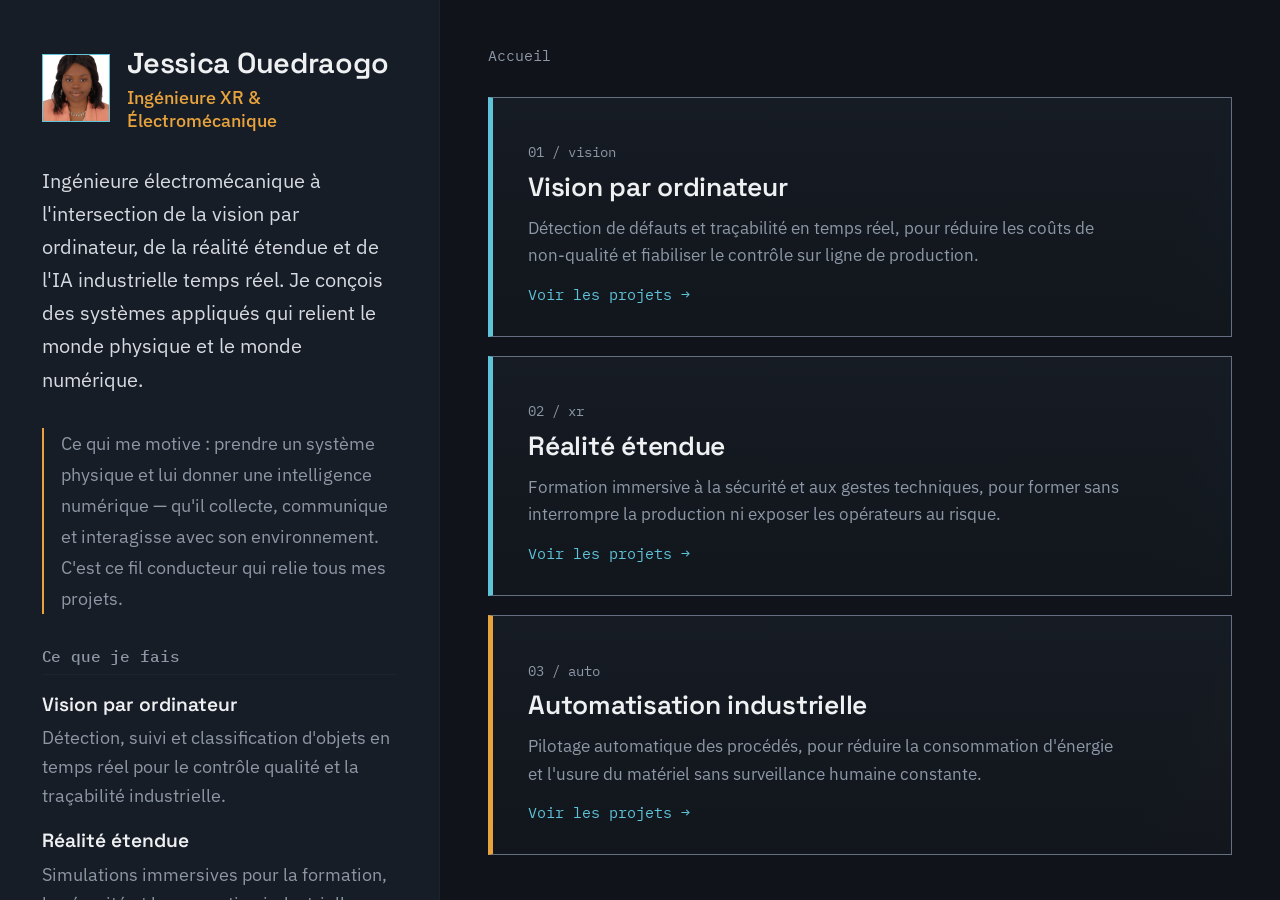
==== commit 3059ff55: "restructuration" ====
--- a/index.html
+++ b/index.html
@@ -9,27 +9,17 @@
 <link rel="preconnect" href="https://fonts.gstatic.com" crossorigin>
 <link href="https://fonts.googleapis.com/css2?family=Space+Grotesk:wght@500;600;700&family=IBM+Plex+Sans:wght@400;500;600&family=IBM+Plex+Mono:wght@500&display=swap" rel="stylesheet">
 <link rel="stylesheet" href="assets/style.css">
-<script>
-  (function(){
-    var stored = localStorage.getItem('theme');
-    var prefersLight = window.matchMedia && window.matchMedia('(prefers-color-scheme: light)').matches;
-    document.documentElement.setAttribute('data-theme', stored || (prefersLight ? 'light' : 'dark'));
-  })();
-</script>
 </head>
 <body>
 
 <div class="app">
   <aside class="sidebar">
-    <div class="top-row">
-      <div class="identity-row">
-        <div class="avatar" id="avatar">JO</div>
-        <div class="identity">
-          <h1 id="identity-name"></h1>
-          <div class="role" id="identity-role"></div>
-        </div>
+    <div class="identity-row">
+      <div class="avatar" id="avatar">JO</div>
+      <div class="identity">
+        <h1 id="identity-name"></h1>
+        <div class="role" id="identity-role"></div>
       </div>
-      <button class="theme-toggle" id="theme-toggle" aria-label="Changer de thème clair/sombre" title="Changer de thème">🌙</button>
     </div>
 
     <p class="bio" id="identity-bio"></p>
--- a/assets/style.css
+++ b/assets/style.css
@@ -11,95 +11,74 @@
   --amber: #e8a33d;
   --cyan: #5fc3d9;
 }
-:root[data-theme="light"]{
-  color-scheme: light;
-  --bg: #f4f5f3;
-  --panel: #ffffff;
-  --panel-2: #f7f7f6;
-  --line-soft: #e4e6e8;
-  --line-ui: #8b95a1;
-  --text: #1c2128;
-  --text-bright: #0f1216;
-  --muted: #5b6472;
-  --amber: #96591a;
-  --cyan: #0d7590;
-}
 *{box-sizing:border-box; margin:0; padding:0;}
 html,body{height:100%;}
 body{
   background:var(--bg);
   color:var(--text);
   font-family:'IBM Plex Sans', sans-serif;
-  font-size:16px;
+  font-size:20px;
   -webkit-font-smoothing:antialiased;
 }
 h1,h2,h3{font-family:'Space Grotesk', sans-serif; font-weight:600; letter-spacing:-0.01em;}
 a{color:inherit; text-decoration:none;}
 button{font-family:inherit;}
 
-/* Visible keyboard focus everywhere — essential for accessibility */
 button:focus-visible, a:focus-visible{
   outline:2px solid var(--cyan); outline-offset:2px; border-radius:1px;
 }
 
-.app{display:grid; grid-template-columns: 400px 1fr; min-height:100vh;}
+.app{display:grid; grid-template-columns: 520px 1fr; min-height:100vh;}
 
 /* ---------- SIDEBAR ---------- */
 .sidebar{
   background:var(--panel);
   border-right:1px solid var(--line-soft);
-  padding:2.6rem 2.2rem;
-  display:flex; flex-direction:column; gap:1.9rem;
+  padding:2.8rem 2.6rem;
+  display:flex; flex-direction:column; gap:2rem;
   position:sticky; top:0; height:100vh; overflow-y:auto;
 }
-.top-row{display:flex; gap:1rem; align-items:center; justify-content:space-between;}
-.identity-row{display:flex; gap:1rem; align-items:center;}
+.identity-row{display:flex; gap:1.1rem; align-items:center;}
 .avatar{
-  width:64px; height:64px;
+  width:68px; height:68px;
   border:1.5px solid var(--cyan);
   display:flex; align-items:center; justify-content:center;
-  font-family:'Space Grotesk'; font-weight:700; font-size:1.25rem;
+  font-family:'Space Grotesk'; font-weight:700; font-size:1.3rem;
   color:var(--cyan); position:relative; flex:none;
   overflow:hidden;
 }
 .avatar img{ width:100%; height:100%; object-fit:cover; display:block; }
-.theme-toggle{
-  flex:none; width:36px; height:36px; border:1px solid var(--line-ui);
-  background:none; color:var(--text); cursor:pointer; font-size:1rem;
-  display:flex; align-items:center; justify-content:center; transition:border-color .15s;
-}
-.theme-toggle:hover{ border-color:var(--cyan); }
-.identity h1{font-size:1.4rem; line-height:1.25; margin-bottom:0.3rem; color:var(--text-bright);}
-.identity .role{color:var(--amber); font-size:0.92rem; font-weight:500;}
-.bio{font-size:1rem; line-height:1.65;}
-.motivation{ border-left:2px solid var(--amber); padding-left:0.95rem; font-size:0.93rem; line-height:1.65; color:var(--muted); }
+.identity h1{font-size:1.8rem; line-height:1.25; margin-bottom:0.3rem; color:var(--text-bright);}
+.identity .role{color:var(--amber); font-size:1.12rem; font-weight:500;}
+.bio{font-size:1.22rem; line-height:1.7;}
+.motivation{ border-left:2px solid var(--amber); padding-left:1.1rem; font-size:1.14rem; line-height:1.7; color:var(--muted); }
 .sidebar section h2{
-  font-size:0.82rem; font-family:'IBM Plex Mono', monospace; font-weight:500;
-  color:var(--muted); margin-bottom:0.85rem; padding-bottom:0.5rem;
+  font-size:0.98rem; font-family:'IBM Plex Mono', monospace; font-weight:500;
+  color:var(--muted); margin-bottom:0.9rem; padding-bottom:0.55rem;
   border-bottom:1px solid var(--line-soft);
 }
-.skills ul{list-style:none; display:flex; flex-direction:column; gap:0.9rem;}
-.skills li{font-size:0.95rem; line-height:1.55;}
-.skills li b{display:block; font-family:'Space Grotesk'; font-weight:600; font-size:0.98rem; margin-bottom:0.15rem; color:var(--text-bright);}
+.skills ul{list-style:none; display:flex; flex-direction:column; gap:1rem;}
+.skills li{font-size:1.15rem; line-height:1.58;}
+.skills li b{display:block; font-family:'Space Grotesk'; font-weight:600; font-size:1.2rem; margin-bottom:0.18rem; color:var(--text-bright);}
 .skills li span{color:var(--muted);}
-.formation ul{list-style:none; display:flex; flex-direction:column; gap:0.8rem;}
-.formation li{font-size:0.92rem; line-height:1.45; display:flex; gap:0.7rem; align-items:center;}
-.formation-logo{width:42px; height:36px; flex:none; display:flex; align-items:center; justify-content:center;}
+.formation ul{list-style:none; display:flex; flex-direction:column; gap:0.85rem;}
+.formation li{font-size:1.1rem; line-height:1.48; display:flex; gap:0.8rem; align-items:center;}
+.formation-logo{width:44px; height:38px; flex:none; display:flex; align-items:center; justify-content:center;}
 .formation-logo img{max-width:100%; max-height:100%; width:auto; height:auto; opacity:0.95;}
-.formation li b{display:block; font-weight:600; font-size:0.94rem; color:var(--text-bright);}
-.formation li span{color:var(--muted); font-size:0.85rem;}
-.contact{display:flex; flex-direction:column; gap:0.55rem;}
-.contact a{font-size:0.95rem; display:flex; align-items:center; gap:0.5rem; transition:color .15s;}
+.formation li b{display:block; font-weight:600; font-size:1.12rem; color:var(--text-bright);}
+.formation li span{color:var(--muted); font-size:1rem;}
+.contact{display:flex; flex-direction:column; gap:0.6rem;}
+.contact a{font-size:1.15rem; display:flex; align-items:center; gap:0.55rem; transition:color .15s;}
 .contact a:hover, .contact a:focus-visible{color:var(--cyan); text-decoration:underline;}
 .contact a .dot{width:5px; height:5px; background:var(--muted); border-radius:50%; flex:none;}
 
 /* ---------- STAGE ---------- */
-.stage{position:relative; padding:2.8rem 3.2rem; display:flex; flex-direction:column;}
+.stage{position:relative; padding:2.8rem 3rem; display:flex; flex-direction:column;}
 
 .crumbs{
   display:flex; align-items:center; gap:0.5rem;
-  font-family:'IBM Plex Mono'; font-size:0.85rem; color:var(--muted);
-  margin-bottom:1.8rem; flex-wrap:wrap;
+  font-family:'IBM Plex Mono'; font-size:0.95rem; color:var(--muted);
+  margin-bottom:2rem; flex-wrap:wrap;
 }
 .crumbs button{ background:none; border:none; color:var(--muted); cursor:pointer; font-family:inherit; font-size:inherit; padding:0; transition:color .15s; text-decoration:underline; text-decoration-color:transparent; }
 .crumbs button:hover{color:var(--cyan); text-decoration-color:var(--cyan);}
@@ -107,16 +86,18 @@
 .crumbs .sep{color:var(--muted);}
 
 /* ---------- HOME VIEW ---------- */
-.home-view{display:flex; flex-direction:column; gap:1.1rem; flex:1;}
+.home-view{display:flex; flex-direction:column; gap:1.2rem; flex:1; max-width:820px;}
 .theme-panel{
-  position:relative; flex:1; min-height:148px;
+  position:relative; flex:1; min-height:160px;
   background:var(--panel-2); border:1px solid var(--line-ui);
-  text-align:left; cursor:pointer; padding:1.8rem 2.1rem;
+  border-left:5px solid var(--cyan);
+  text-align:left; cursor:pointer; padding:2rem 2.2rem;
   display:flex; flex-direction:column; justify-content:flex-end;
   overflow:hidden; color:inherit;
   opacity:0; transform:translateX(14px); animation:reveal .5s ease forwards;
   transition:border-color .15s, background .15s;
 }
+.theme-panel[data-accent="amber"]{ border-left-color:var(--amber); }
 .theme-panel:nth-child(1){animation-delay:.05s;}
 .theme-panel:nth-child(2){animation-delay:.14s;}
 .theme-panel:nth-child(3){animation-delay:.23s;}
@@ -124,30 +105,43 @@
 
 .theme-panel video{
   position:absolute; inset:0; width:100%; height:100%; object-fit:cover;
-  opacity:0.28; z-index:0;
+  opacity:0.28; z-index:1;
 }
 .theme-panel::before{
   content:""; position:absolute; inset:0; z-index:0;
-  background:linear-gradient(180deg, rgba(16,20,26,0.55), rgba(16,20,26,0.9));
-}
-:root[data-theme="light"] .theme-panel::before{
-  background:linear-gradient(180deg, rgba(244,245,243,0.55), rgba(244,245,243,0.92));
-}
-.theme-panel:hover, .theme-panel:focus-visible{ border-color:var(--cyan); }
-
-.panel-index{position:relative; z-index:1; font-family:'IBM Plex Mono'; font-size:0.82rem; color:var(--muted); margin-bottom:0.5rem;}
-.theme-panel h3{position:relative; z-index:1; font-size:1.5rem; margin-bottom:0.55rem; color:var(--text-bright);}
-.theme-panel p{position:relative; z-index:1; font-size:1rem; line-height:1.58; color:var(--muted); max-width:600px;}
-.panel-cta{position:relative; z-index:1; margin-top:0.9rem; font-family:'IBM Plex Mono'; font-size:0.87rem; color:var(--cyan);}
+  background:linear-gradient(115deg, transparent 35%, rgba(95,195,217,0.16) 50%, transparent 65%);
+  background-size:250% 250%;
+  animation:sweep 7s linear infinite;
+}
+.theme-panel[data-accent="amber"]::before{
+  background:linear-gradient(115deg, transparent 35%, rgba(232,163,61,0.18) 50%, transparent 65%);
+  background-size:250% 250%;
+}
+@keyframes sweep{
+  0%{background-position:0% 0%;}
+  100%{background-position:100% 100%;}
+}
+.panel-veil{
+  position:absolute; inset:0; z-index:1;
+  background:linear-gradient(180deg, rgba(16,20,26,0.5), rgba(16,20,26,0.88));
+}
+
+.theme-panel:hover, .theme-panel:focus-visible{ border-top-color:var(--cyan); border-right-color:var(--cyan); border-bottom-color:var(--cyan); }
+.theme-panel[data-accent="amber"]:hover, .theme-panel[data-accent="amber"]:focus-visible{ border-top-color:var(--amber); border-right-color:var(--amber); border-bottom-color:var(--amber); }
+
+.panel-index{position:relative; z-index:2; font-family:'IBM Plex Mono'; font-size:0.88rem; color:var(--muted); margin-bottom:0.55rem;}
+.theme-panel h3{position:relative; z-index:2; font-size:1.65rem; margin-bottom:0.6rem; color:var(--text-bright);}
+.theme-panel p{position:relative; z-index:2; font-size:1.08rem; line-height:1.6; color:var(--muted); max-width:600px;}
+.panel-cta{position:relative; z-index:2; margin-top:1rem; font-family:'IBM Plex Mono'; font-size:0.92rem; color:var(--cyan);}
 
 /* ---------- THEME (project list) VIEW ---------- */
-.theme-view{flex:1; display:flex; flex-direction:column; max-width:900px;}
-.theme-view h2{font-size:1.85rem; margin-bottom:0.6rem; color:var(--text-bright);}
-.theme-view .tagline{color:var(--muted); font-size:1.05rem; max-width:700px; line-height:1.58; margin-bottom:2.2rem;}
+.theme-view{flex:1; display:flex; flex-direction:column; max-width:780px;}
+.theme-view h2{font-size:2.2rem; margin-bottom:0.7rem; color:var(--text-bright);}
+.theme-view .tagline{color:var(--muted); font-size:1.28rem; line-height:1.62; margin-bottom:2.3rem;}
 .project-list{display:flex; flex-direction:column;}
 .project-row{
   border-top:1px solid var(--line-soft);
-  padding:1.4rem 0.6rem; background:none; border-left:none; border-right:none; border-bottom:none;
+  padding:1.5rem 0.6rem; background:none; border-left:none; border-right:none; border-bottom:none;
   display:flex; justify-content:space-between; align-items:center; gap:1.5rem;
   text-align:left; cursor:pointer; color:inherit; width:100%;
   transition:background .15s;
@@ -155,68 +149,67 @@
 .project-list .project-row:last-child{border-bottom:1px solid var(--line-soft);}
 .project-row:hover, .project-row:focus-visible{ background:var(--panel-2); }
 .project-row:hover .proj-title, .project-row:focus-visible .proj-title{color:var(--cyan);}
-.row-left{max-width:78%;}
-.proj-title{font-family:'Space Grotesk'; font-weight:600; font-size:1.1rem; transition:color .15s; color:var(--text-bright);}
-.proj-context{font-family:'IBM Plex Mono'; font-size:0.85rem; color:var(--muted); margin-top:0.35rem;}
-.row-arrow{font-family:'IBM Plex Mono'; font-size:0.9rem; color:var(--muted); flex:none;}
+.row-left{max-width:80%;}
+.proj-title{font-family:'Space Grotesk'; font-weight:600; font-size:1.35rem; transition:color .15s; color:var(--text-bright);}
+.proj-context{font-family:'IBM Plex Mono'; font-size:1.02rem; color:var(--muted); margin-top:0.45rem;}
+.row-arrow{font-family:'IBM Plex Mono'; font-size:1rem; color:var(--muted); flex:none;}
 
 /* ---------- PROJECT DETAIL VIEW ---------- */
-.detail-view{flex:1; display:flex; flex-direction:column; max-width:900px;}
-.detail-view .meta{font-family:'IBM Plex Mono'; font-size:0.85rem; color:var(--muted); margin-bottom:0.7rem; display:flex; align-items:center; gap:0.6rem;}
-.meta-logo{height:22px; width:auto; opacity:0.9; flex:none;}
-.detail-view h2{font-size:1.8rem; margin-bottom:1.7rem; line-height:1.3; color:var(--text-bright);}
-.d-block{border-top:1px solid var(--line-soft); padding:1.35rem 0;}
+.detail-view{flex:1; display:flex; flex-direction:column; max-width:780px;}
+.detail-view .meta{font-family:'IBM Plex Mono'; font-size:0.92rem; color:var(--muted); margin-bottom:0.75rem; display:flex; align-items:center; gap:0.6rem;}
+.meta-logo{height:24px; width:auto; opacity:0.9; flex:none;}
+.detail-view h2{font-size:2.2rem; margin-bottom:1.9rem; line-height:1.3; color:var(--text-bright);}
+.d-block{border-top:1px solid var(--line-soft); padding:1.45rem 0;}
 .d-block:last-of-type{border-bottom:1px solid var(--line-soft);}
-.d-block h4{ font-family:'IBM Plex Mono'; font-size:0.85rem; font-weight:500; color:var(--cyan); margin-bottom:0.6rem; }
-.d-block p{font-size:1.04rem; line-height:1.68; max-width:760px;}
-.tools{display:flex; flex-wrap:wrap; gap:0.55rem; margin-top:1.4rem;}
-.tools span{ font-family:'IBM Plex Mono'; font-size:0.82rem; color:var(--muted); border:1px solid var(--line-ui); padding:0.3rem 0.7rem; }
-.detail-link{ display:inline-block; margin-top:1.1rem; font-family:'IBM Plex Mono'; font-size:0.87rem; color:var(--cyan); text-decoration:underline; text-decoration-color:transparent; transition:text-decoration-color .15s; }
+.d-block h4{ font-family:'IBM Plex Mono'; font-size:1.02rem; font-weight:500; color:var(--cyan); margin-bottom:0.7rem; }
+.d-block p{font-size:1.28rem; line-height:1.78;}
+.tools{display:flex; flex-wrap:wrap; gap:0.6rem; margin-top:1.5rem;}
+.tools span{ font-family:'IBM Plex Mono'; font-size:0.9rem; color:var(--muted); border:1px solid var(--line-ui); padding:0.32rem 0.75rem; }
+.detail-link{ display:inline-block; margin-top:1.2rem; font-family:'IBM Plex Mono'; font-size:0.95rem; color:var(--cyan); text-decoration:underline; text-decoration-color:transparent; transition:text-decoration-color .15s; }
 .detail-link:hover, .detail-link:focus-visible{ text-decoration-color:var(--cyan); }
 
 /* ---------- MEDIA BLOCK ---------- */
-.media-block{margin-top:1.5rem;}
-.media-block .placeholder{font-size:0.92rem; color:var(--muted); font-style:italic;}
+.media-block{margin-top:1.6rem;}
+.media-block .placeholder{font-size:1rem; color:var(--muted); font-style:italic;}
 .media-block img.media-gif, .media-block video{
-  width:100%; max-width:760px; border:1px solid var(--line-ui); display:block; background:#000;
+  width:100%; max-width:680px; border:1px solid var(--line-ui); display:block; background:#000;
   cursor:zoom-in;
 }
 .media-block .combo{ display:flex; gap:1.2rem; flex-wrap:wrap; }
-.media-block .combo > div{ flex:1 1 320px; min-width:0; }
+.media-block .combo > div{ flex:1 1 300px; min-width:0; }
 .media-block .combo .slides, .media-block .combo video{ max-width:100%; }
-.media-block .yt-links{display:flex; flex-direction:column; gap:0.55rem;}
+.media-block .yt-links{display:flex; flex-direction:column; gap:0.6rem;}
 .media-block .yt-links a{
-  font-family:'IBM Plex Mono'; font-size:0.9rem; color:var(--cyan);
-  border:1px solid var(--line-ui); padding:0.55rem 0.9rem; display:inline-block; width:fit-content;
+  font-family:'IBM Plex Mono'; font-size:0.98rem; color:var(--cyan);
+  border:1px solid var(--line-ui); padding:0.6rem 1rem; display:inline-block; width:fit-content;
   transition:background .15s;
 }
 .media-block .yt-links a:hover, .media-block .yt-links a:focus-visible{ background:var(--panel-2); }
 
-.media-wrap{position:relative; max-width:760px;}
+.media-wrap{position:relative; max-width:680px;}
 .expand-btn{
   position:absolute; top:0.6rem; right:0.6rem; z-index:2;
-  font-family:'IBM Plex Mono'; font-size:0.78rem; color:var(--text-bright);
+  font-family:'IBM Plex Mono'; font-size:0.85rem; color:var(--text-bright);
   background:rgba(16,20,26,0.8); border:1px solid var(--line-ui);
-  padding:0.4rem 0.7rem; cursor:pointer;
-}
-:root[data-theme="light"] .expand-btn{ background:rgba(255,255,255,0.85); }
+  padding:0.45rem 0.75rem; cursor:pointer;
+}
 .expand-btn:hover, .expand-btn:focus-visible{ border-color:var(--cyan); }
 
-.slides{position:relative; max-width:760px; border:1px solid var(--line-ui); background:#000;}
+.slides{position:relative; max-width:680px; border:1px solid var(--line-ui); background:#000;}
 .slides img{width:100%; display:block; aspect-ratio:16/10; object-fit:contain; background:#000; cursor:zoom-in;}
 .slides .cap{
-  font-size:0.88rem; color:#fff; background:rgba(0,0,0,0.72);
-  padding:0.55rem 1rem; position:absolute; bottom:0; left:0; right:0;
+  font-size:0.95rem; color:#fff; background:rgba(0,0,0,0.72);
+  padding:0.6rem 1.05rem; position:absolute; bottom:0; left:0; right:0;
 }
 .slides .nav-btn{
   position:absolute; top:50%; transform:translateY(-50%);
-  width:36px; height:36px; border:1px solid var(--line-ui); background:rgba(16,20,26,0.85);
-  color:#fff; cursor:pointer; font-size:1.1rem; display:flex; align-items:center; justify-content:center;
+  width:38px; height:38px; border:1px solid var(--line-ui); background:rgba(16,20,26,0.85);
+  color:#fff; cursor:pointer; font-size:1.15rem; display:flex; align-items:center; justify-content:center;
 }
 .slides .nav-btn.prev{left:0.6rem;} .slides .nav-btn.next{right:0.6rem;}
 .slides .count{
-  position:absolute; top:0.6rem; right:0.6rem; font-family:'IBM Plex Mono'; font-size:0.78rem;
-  background:rgba(16,20,26,0.85); color:#fff; padding:0.2rem 0.55rem;
+  position:absolute; top:0.6rem; right:0.6rem; font-family:'IBM Plex Mono'; font-size:0.85rem;
+  background:rgba(16,20,26,0.85); color:#fff; padding:0.2rem 0.6rem;
 }
 
 /* ---------- LIGHTBOX ---------- */
@@ -224,15 +217,14 @@
   display:none; position:fixed; inset:0; background:rgba(8,10,13,0.94);
   z-index:1000; align-items:center; justify-content:center; padding:3rem;
 }
-:root[data-theme="light"] .lightbox{ background:rgba(20,22,25,0.92); }
 .lightbox.open{display:flex;}
 .lightbox-inner{max-width:94vw; max-height:88vh;}
 .lightbox-inner img, .lightbox-inner video{
   max-width:94vw; max-height:88vh; display:block; margin:0 auto; border:1px solid var(--line-ui);
 }
 .lightbox-close{
-  position:absolute; top:1.4rem; right:1.6rem; font-family:'IBM Plex Mono'; font-size:0.92rem;
-  color:#fff; background:none; border:1px solid #6b7684; padding:0.5rem 0.9rem; cursor:pointer;
+  position:absolute; top:1.4rem; right:1.6rem; font-family:'IBM Plex Mono'; font-size:1rem;
+  color:#fff; background:none; border:1px solid #6b7684; padding:0.55rem 1rem; cursor:pointer;
 }
 .lightbox-close:hover, .lightbox-close:focus-visible{border-color:var(--cyan);}
 
@@ -240,12 +232,12 @@
 
 /* ---------- RESPONSIVE ---------- */
 @media (max-width:1400px){
-  .app{grid-template-columns: 360px 1fr;}
+  .app{grid-template-columns: 440px 1fr;}
 }
 @media (max-width:760px) and (orientation:portrait){
   .app{grid-template-columns:1fr;}
   .sidebar{position:relative; height:auto;}
-  .theme-panel{min-height:120px;}
+  .theme-panel{min-height:130px;}
   .row-left{max-width:100%;}
   .project-row{flex-direction:column; align-items:flex-start; gap:0.4rem;}
   .stage{padding:2rem 1.4rem;}
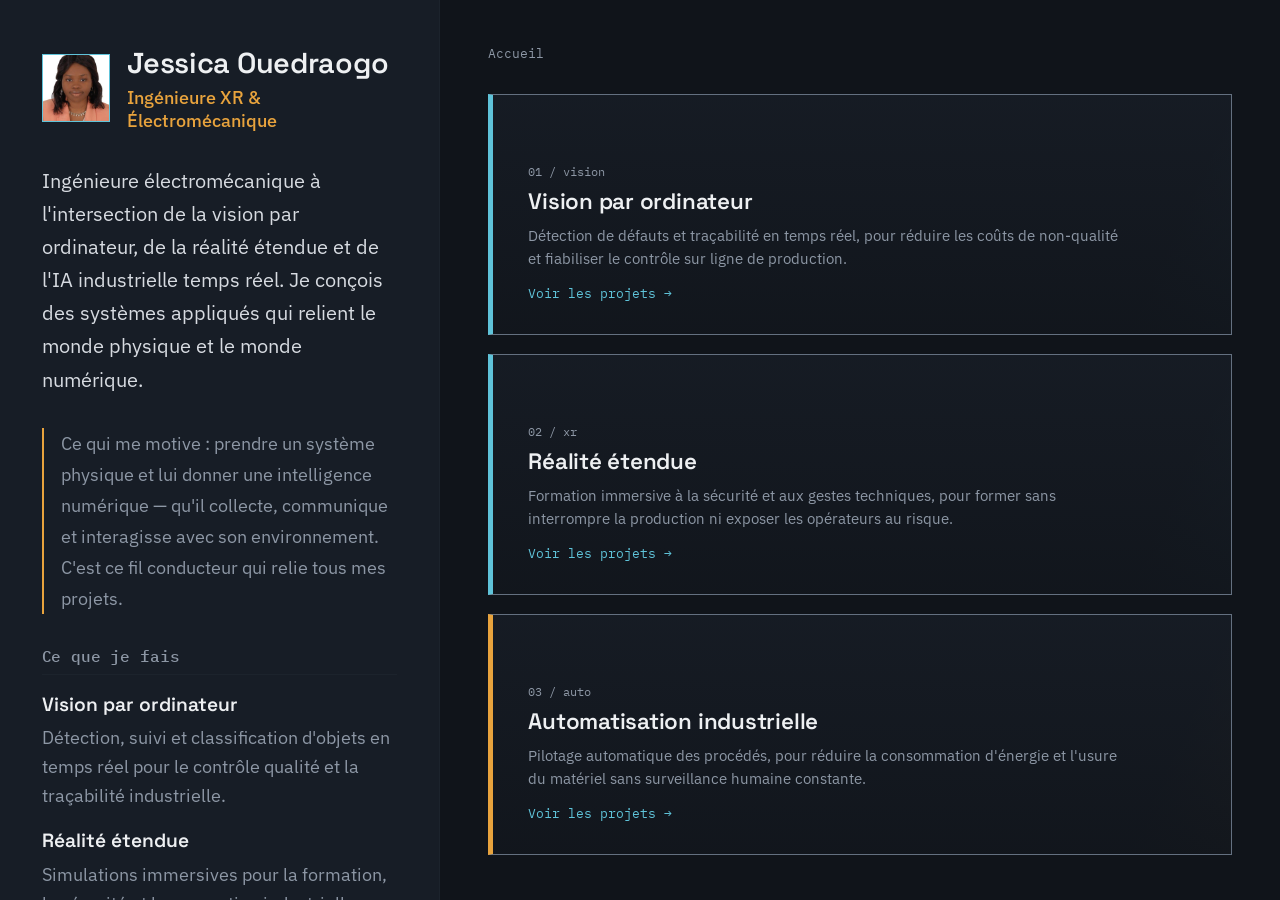
==== commit dd6de761: "restructuration1" ====
--- a/index.html
+++ b/index.html
@@ -49,12 +49,14 @@
     <div class="home-view" id="view-home"></div>
 
     <div class="theme-view hidden" id="view-theme">
+      <button class="back-btn" id="back-to-home">← Retour à l'accueil</button>
       <h2 id="theme-title"></h2>
       <p class="tagline" id="theme-tagline"></p>
       <div class="project-list" id="project-list"></div>
     </div>
 
     <div class="detail-view hidden" id="view-detail">
+      <button class="back-btn" id="back-to-theme">← Retour aux projets</button>
       <div class="meta" id="detail-meta"></div>
       <h2 id="detail-title"></h2>
       <div class="d-block" id="block-description">
--- a/assets/style.css
+++ b/assets/style.css
@@ -77,13 +77,22 @@
 
 .crumbs{
   display:flex; align-items:center; gap:0.5rem;
-  font-family:'IBM Plex Mono'; font-size:0.95rem; color:var(--muted);
+  font-family:'IBM Plex Mono'; font-size:0.82rem; color:var(--muted);
   margin-bottom:2rem; flex-wrap:wrap;
 }
 .crumbs button{ background:none; border:none; color:var(--muted); cursor:pointer; font-family:inherit; font-size:inherit; padding:0; transition:color .15s; text-decoration:underline; text-decoration-color:transparent; }
 .crumbs button:hover{color:var(--cyan); text-decoration-color:var(--cyan);}
 .crumbs .current{color:var(--text-bright);}
 .crumbs .sep{color:var(--muted);}
+
+.back-btn{
+  display:inline-flex; align-items:center; gap:0.4rem;
+  font-family:'IBM Plex Mono'; font-size:0.92rem; color:var(--text-bright);
+  background:var(--panel-2); border:1px solid var(--line-ui);
+  padding:0.55rem 1rem; cursor:pointer; margin-bottom:1.3rem; width:fit-content;
+  transition:border-color .15s;
+}
+.back-btn:hover, .back-btn:focus-visible{ border-color:var(--cyan); }
 
 /* ---------- HOME VIEW ---------- */
 .home-view{display:flex; flex-direction:column; gap:1.2rem; flex:1; max-width:820px;}
@@ -129,15 +138,15 @@
 .theme-panel:hover, .theme-panel:focus-visible{ border-top-color:var(--cyan); border-right-color:var(--cyan); border-bottom-color:var(--cyan); }
 .theme-panel[data-accent="amber"]:hover, .theme-panel[data-accent="amber"]:focus-visible{ border-top-color:var(--amber); border-right-color:var(--amber); border-bottom-color:var(--amber); }
 
-.panel-index{position:relative; z-index:2; font-family:'IBM Plex Mono'; font-size:0.88rem; color:var(--muted); margin-bottom:0.55rem;}
-.theme-panel h3{position:relative; z-index:2; font-size:1.65rem; margin-bottom:0.6rem; color:var(--text-bright);}
-.theme-panel p{position:relative; z-index:2; font-size:1.08rem; line-height:1.6; color:var(--muted); max-width:600px;}
-.panel-cta{position:relative; z-index:2; margin-top:1rem; font-family:'IBM Plex Mono'; font-size:0.92rem; color:var(--cyan);}
+.panel-index{position:relative; z-index:2; font-family:'IBM Plex Mono'; font-size:0.78rem; color:var(--muted); margin-bottom:0.5rem;}
+.theme-panel h3{position:relative; z-index:2; font-size:1.4rem; margin-bottom:0.55rem; color:var(--text-bright);}
+.theme-panel p{position:relative; z-index:2; font-size:0.92rem; line-height:1.55; color:var(--muted); max-width:600px;}
+.panel-cta{position:relative; z-index:2; margin-top:0.9rem; font-family:'IBM Plex Mono'; font-size:0.8rem; color:var(--cyan);}
 
 /* ---------- THEME (project list) VIEW ---------- */
 .theme-view{flex:1; display:flex; flex-direction:column; max-width:780px;}
-.theme-view h2{font-size:2.2rem; margin-bottom:0.7rem; color:var(--text-bright);}
-.theme-view .tagline{color:var(--muted); font-size:1.28rem; line-height:1.62; margin-bottom:2.3rem;}
+.theme-view h2{font-size:1.85rem; margin-bottom:0.65rem; color:var(--text-bright);}
+.theme-view .tagline{color:var(--muted); font-size:1.05rem; line-height:1.55; margin-bottom:2.1rem;}
 .project-list{display:flex; flex-direction:column;}
 .project-row{
   border-top:1px solid var(--line-soft);
@@ -150,21 +159,21 @@
 .project-row:hover, .project-row:focus-visible{ background:var(--panel-2); }
 .project-row:hover .proj-title, .project-row:focus-visible .proj-title{color:var(--cyan);}
 .row-left{max-width:80%;}
-.proj-title{font-family:'Space Grotesk'; font-weight:600; font-size:1.35rem; transition:color .15s; color:var(--text-bright);}
-.proj-context{font-family:'IBM Plex Mono'; font-size:1.02rem; color:var(--muted); margin-top:0.45rem;}
+.proj-title{font-family:'Space Grotesk'; font-weight:600; font-size:1.1rem; transition:color .15s; color:var(--text-bright);}
+.proj-context{font-family:'IBM Plex Mono'; font-size:0.85rem; color:var(--muted); margin-top:0.4rem;}
 .row-arrow{font-family:'IBM Plex Mono'; font-size:1rem; color:var(--muted); flex:none;}
 
 /* ---------- PROJECT DETAIL VIEW ---------- */
 .detail-view{flex:1; display:flex; flex-direction:column; max-width:780px;}
-.detail-view .meta{font-family:'IBM Plex Mono'; font-size:0.92rem; color:var(--muted); margin-bottom:0.75rem; display:flex; align-items:center; gap:0.6rem;}
+.detail-view .meta{font-family:'IBM Plex Mono'; font-size:0.82rem; color:var(--muted); margin-bottom:0.7rem; display:flex; align-items:center; gap:0.6rem;}
 .meta-logo{height:24px; width:auto; opacity:0.9; flex:none;}
-.detail-view h2{font-size:2.2rem; margin-bottom:1.9rem; line-height:1.3; color:var(--text-bright);}
+.detail-view h2{font-size:1.8rem; margin-bottom:1.7rem; line-height:1.3; color:var(--text-bright);}
 .d-block{border-top:1px solid var(--line-soft); padding:1.45rem 0;}
 .d-block:last-of-type{border-bottom:1px solid var(--line-soft);}
-.d-block h4{ font-family:'IBM Plex Mono'; font-size:1.02rem; font-weight:500; color:var(--cyan); margin-bottom:0.7rem; }
-.d-block p{font-size:1.28rem; line-height:1.78;}
+.d-block h4{ font-family:'IBM Plex Mono'; font-size:0.85rem; font-weight:500; color:var(--cyan); margin-bottom:0.6rem; }
+.d-block p{font-size:1.05rem; line-height:1.68;}
 .tools{display:flex; flex-wrap:wrap; gap:0.6rem; margin-top:1.5rem;}
-.tools span{ font-family:'IBM Plex Mono'; font-size:0.9rem; color:var(--muted); border:1px solid var(--line-ui); padding:0.32rem 0.75rem; }
+.tools span{ font-family:'IBM Plex Mono'; font-size:0.8rem; color:var(--muted); border:1px solid var(--line-ui); padding:0.3rem 0.7rem; }
 .detail-link{ display:inline-block; margin-top:1.2rem; font-family:'IBM Plex Mono'; font-size:0.95rem; color:var(--cyan); text-decoration:underline; text-decoration-color:transparent; transition:text-decoration-color .15s; }
 .detail-link:hover, .detail-link:focus-visible{ text-decoration-color:var(--cyan); }
 
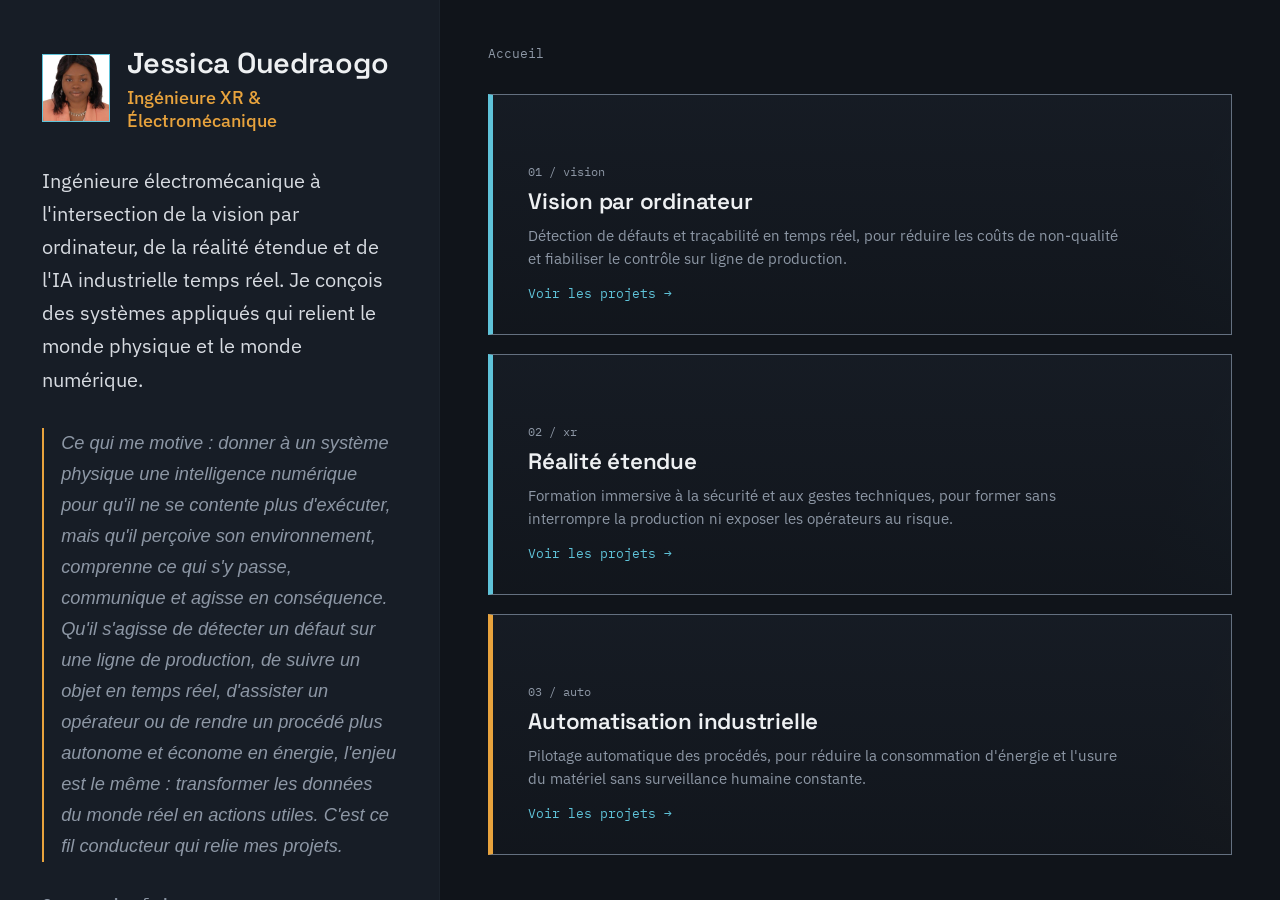
==== commit 2571ca1d: "restructuration" ====
--- a/index.html
+++ b/index.html
@@ -5,6 +5,18 @@
 <meta name="viewport" content="width=device-width, initial-scale=1.0">
 <title>Jessica Ouedraogo — Ingénieure XR &amp; Électromécanique</title>
 <meta name="description" content="Portfolio de Jessica Ouedraogo : vision par ordinateur, réalité étendue et automatisation industrielle.">
+
+<meta property="og:type" content="website">
+<meta property="og:url" content="https://jessicaouedraogo.github.io/Portfolio/">
+<meta property="og:title" content="Jessica Ouedraogo — Ingénieure XR & Électromécanique">
+<meta property="og:description" content="Vision par ordinateur, réalité étendue et automatisation industrielle — portfolio de projets.">
+<meta property="og:image" content="https://jessicaouedraogo.github.io/Portfolio/assets/images/og-image.jpg">
+<meta property="og:image:width" content="1200">
+<meta property="og:image:height" content="630">
+<meta name="twitter:card" content="summary_large_image">
+<meta name="twitter:title" content="Jessica Ouedraogo — Ingénieure XR & Électromécanique">
+<meta name="twitter:description" content="Vision par ordinateur, réalité étendue et automatisation industrielle — portfolio de projets.">
+<meta name="twitter:image" content="https://jessicaouedraogo.github.io/Portfolio/assets/images/og-image.jpg">
 <link rel="preconnect" href="https://fonts.googleapis.com">
 <link rel="preconnect" href="https://fonts.gstatic.com" crossorigin>
 <link href="https://fonts.googleapis.com/css2?family=Space+Grotesk:wght@500;600;700&family=IBM+Plex+Sans:wght@400;500;600&family=IBM+Plex+Mono:wght@500&display=swap" rel="stylesheet">
@@ -49,14 +61,13 @@
     <div class="home-view" id="view-home"></div>
 
     <div class="theme-view hidden" id="view-theme">
-      <button class="back-btn" id="back-to-home">← Retour à l'accueil</button>
       <h2 id="theme-title"></h2>
       <p class="tagline" id="theme-tagline"></p>
       <div class="project-list" id="project-list"></div>
+      <button class="back-btn back-btn-end" id="back-to-home-end">← Retour à l'accueil</button>
     </div>
 
     <div class="detail-view hidden" id="view-detail">
-      <button class="back-btn" id="back-to-theme">← Retour aux projets</button>
       <div class="meta" id="detail-meta"></div>
       <h2 id="detail-title"></h2>
       <div class="d-block" id="block-description">
@@ -77,6 +88,7 @@
       <div class="tools" id="detail-tools"></div>
       <div class="media-block" id="detail-media"></div>
       <a class="detail-link hidden" id="detail-link" target="_blank" rel="noopener">Voir le code sur GitHub →</a>
+      <button class="back-btn back-btn-end" id="back-to-theme-end">← Retour aux projets</button>
     </div>
   </main>
 </div>
--- a/assets/style.css
+++ b/assets/style.css
@@ -48,10 +48,10 @@
   overflow:hidden;
 }
 .avatar img{ width:100%; height:100%; object-fit:cover; display:block; }
-.identity h1{font-size:1.8rem; line-height:1.25; margin-bottom:0.3rem; color:var(--text-bright);}
-.identity .role{color:var(--amber); font-size:1.12rem; font-weight:500;}
+.identity h1{font-size:clamp(1.25rem, 4vw, 1.8rem); line-height:1.25; margin-bottom:0.3rem; color:var(--text-bright);}
+.identity .role{color:var(--amber); font-size:clamp(0.85rem, 2vw, 1.12rem); font-weight:500;}
 .bio{font-size:1.22rem; line-height:1.7;}
-.motivation{ border-left:2px solid var(--amber); padding-left:1.1rem; font-size:1.14rem; line-height:1.7; color:var(--muted); }
+.motivation{ border-left:2px solid var(--amber); padding-left:1.1rem; font-size:1.14rem; line-height:1.7; color:var(--muted); font-style:italic; }
 .sidebar section h2{
   font-size:0.98rem; font-family:'IBM Plex Mono', monospace; font-weight:500;
   color:var(--muted); margin-bottom:0.9rem; padding-bottom:0.55rem;
@@ -93,6 +93,7 @@
   transition:border-color .15s;
 }
 .back-btn:hover, .back-btn:focus-visible{ border-color:var(--cyan); }
+.back-btn-end{ margin-top:2rem; margin-bottom:0; }
 
 /* ---------- HOME VIEW ---------- */
 .home-view{display:flex; flex-direction:column; gap:1.2rem; flex:1; max-width:820px;}
@@ -161,7 +162,7 @@
 .row-left{max-width:80%;}
 .proj-title{font-family:'Space Grotesk'; font-weight:600; font-size:1.1rem; transition:color .15s; color:var(--text-bright);}
 .proj-context{font-family:'IBM Plex Mono'; font-size:0.85rem; color:var(--muted); margin-top:0.4rem;}
-.row-arrow{font-family:'IBM Plex Mono'; font-size:1rem; color:var(--muted); flex:none;}
+.row-arrow{font-family:'IBM Plex Mono'; font-size:0.95rem; color:var(--cyan); flex:none; transition:opacity .15s;}
 
 /* ---------- PROJECT DETAIL VIEW ---------- */
 .detail-view{flex:1; display:flex; flex-direction:column; max-width:780px;}
@@ -231,6 +232,11 @@
 .lightbox-inner img, .lightbox-inner video{
   max-width:94vw; max-height:88vh; display:block; margin:0 auto; border:1px solid var(--line-ui);
 }
+.lightbox-inner .lb-slides{max-width:94vw;}
+.lightbox-inner .lb-slides img{
+  width:auto; height:auto; max-width:94vw; max-height:82vh; aspect-ratio:auto;
+  object-fit:contain; display:block; margin:0 auto; cursor:default;
+}
 .lightbox-close{
   position:absolute; top:1.4rem; right:1.6rem; font-family:'IBM Plex Mono'; font-size:1rem;
   color:#fff; background:none; border:1px solid #6b7684; padding:0.55rem 1rem; cursor:pointer;
@@ -245,7 +251,9 @@
 }
 @media (max-width:760px) and (orientation:portrait){
   .app{grid-template-columns:1fr;}
-  .sidebar{position:relative; height:auto;}
+  .sidebar{position:relative; height:auto; padding:2rem 1.4rem;}
+  .identity-row{gap:0.85rem;}
+  .avatar{width:58px; height:58px;}
   .theme-panel{min-height:130px;}
   .row-left{max-width:100%;}
   .project-row{flex-direction:column; align-items:flex-start; gap:0.4rem;}
